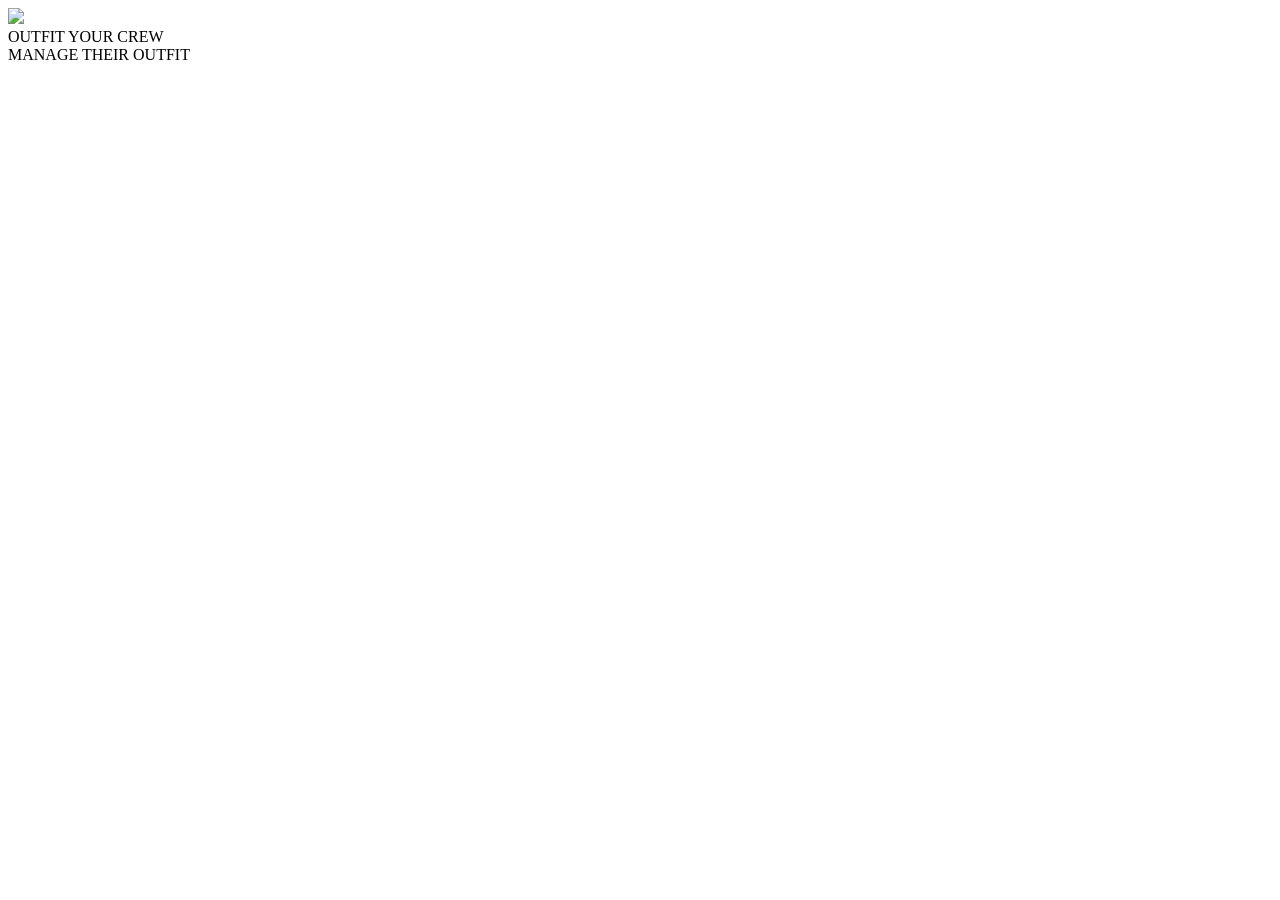
==== index.html @ b13ade55 "main picture and text on it" ====
<!doctype html>
<html lang="en">

<head>
    <meta charset="utf-8" />
    <meta name="viewport" content="width=device-width, initial-scale=1" />
    <title>MYWI</title>
    <meta name="description" content="Marina yacht club inventory landing page" />
    <link rel="stylesheet" href="../MYWI/style.css" />
</head>

<body>

    <div class="display">
        <header>

        </header>

        <main>
            <div class="picture">
                <div id="btnplacement">
                    <img src="../MYWI/assets/images/©YG_Marina Yacht Wear 11.2021 LR-00349.jpg" />

                    <div class="content-overlay">
                        <span id="picturesentence">OUTFIT YOUR CREW <br>MANAGE THEIR OUTFIT</span>
                        <div id="downloadbtn"></div>
                    </div>
                </div>
            </div>
        </main>

        <footer>
        </footer>

    </div>



</body>

</html>
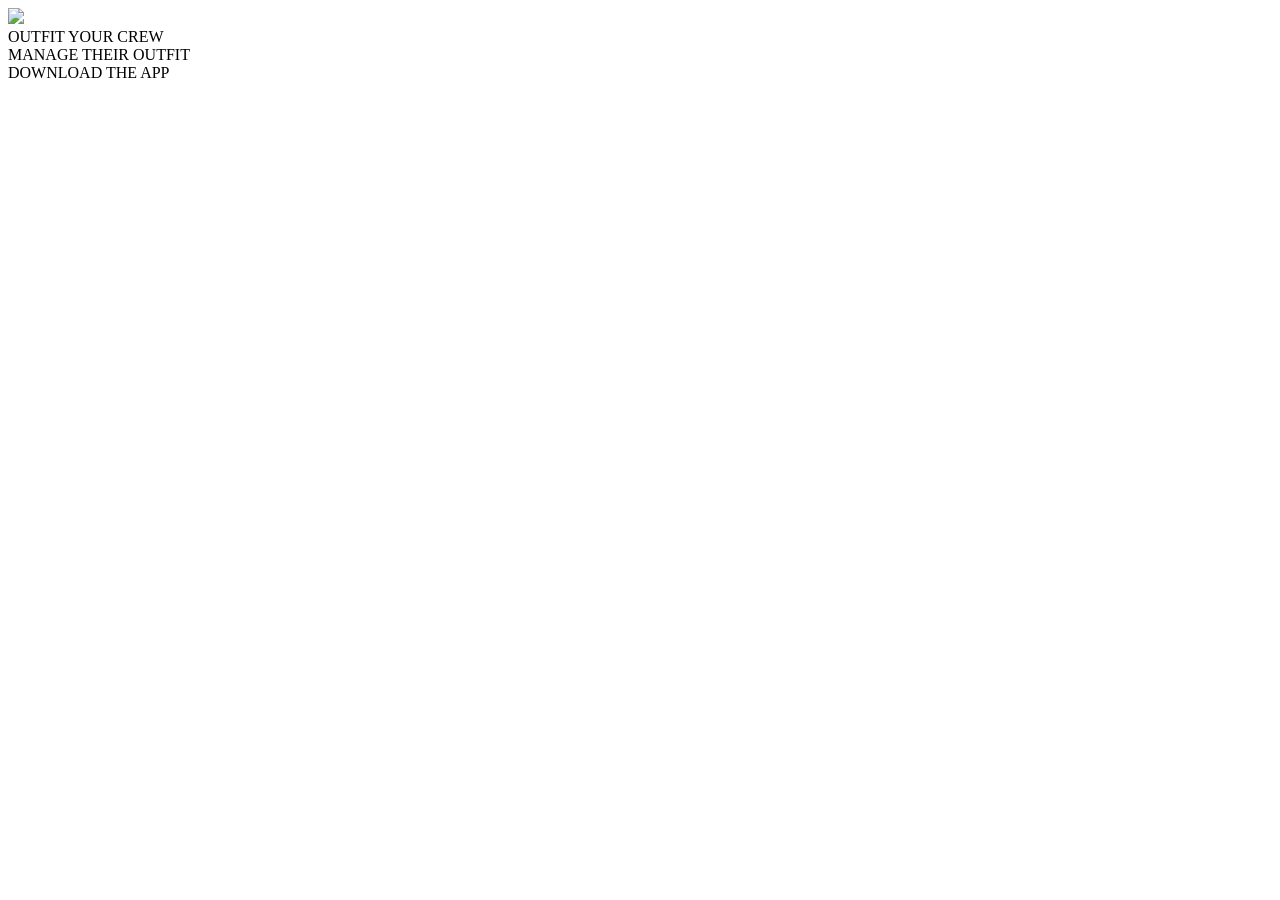
==== commit b143548c: "fix(ui): download button" ====
--- a/index.html
+++ b/index.html
@@ -23,7 +23,9 @@
 
                     <div class="content-overlay">
                         <span id="picturesentence">OUTFIT YOUR CREW <br>MANAGE THEIR OUTFIT</span>
-                        <div id="downloadbtn"></div>
+                        <div id="downloadbtn">
+                            <span>DOWNLOAD THE APP</span>
+                        </div>
                     </div>
                 </div>
             </div>
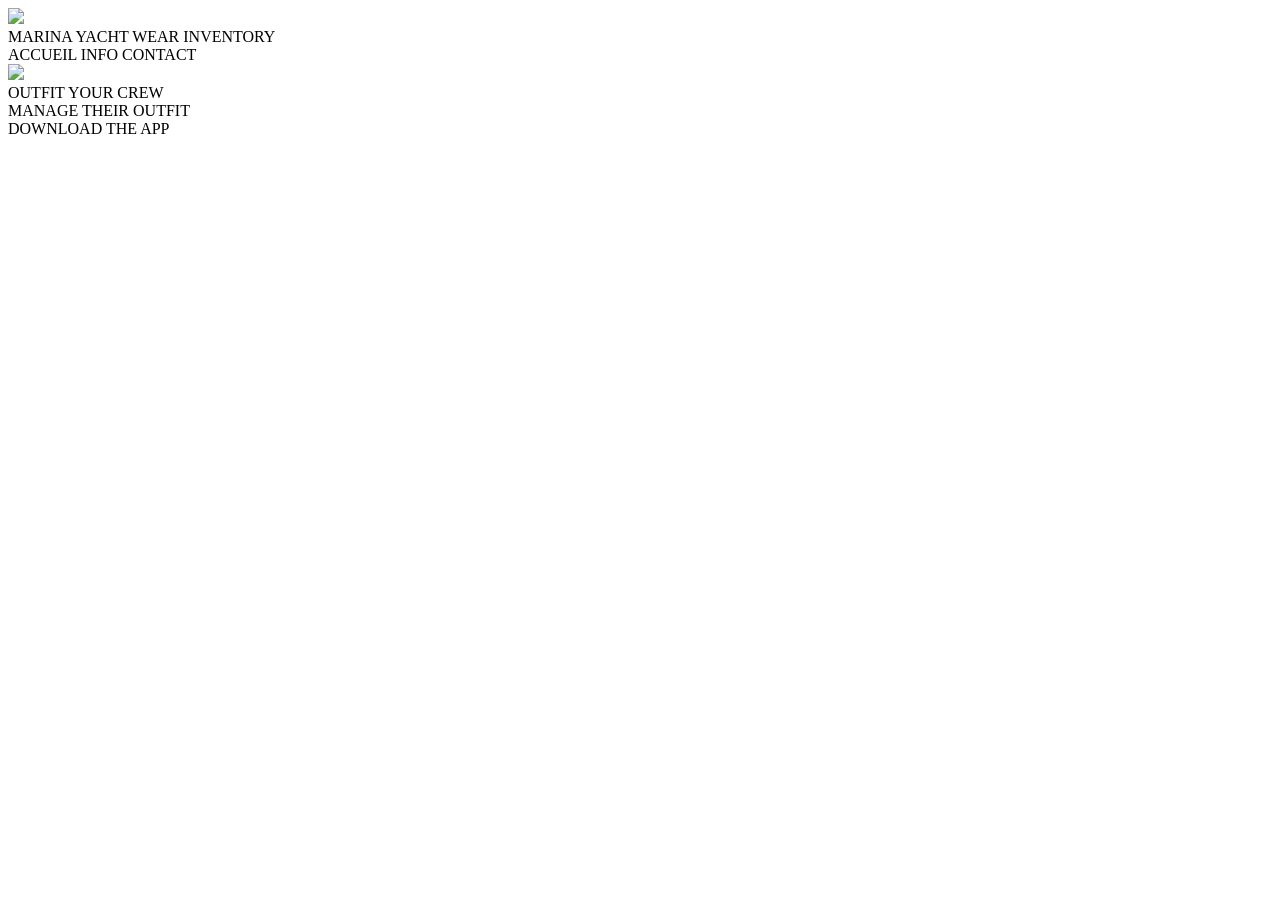
==== commit 15bceb78: "header started" ====
--- a/index.html
+++ b/index.html
@@ -13,7 +13,15 @@
 
     <div class="display">
         <header>
-
+            <div id="logo">
+                <img src="../MYWI/assets/images/WhatsApp Image 2025-12-10 at 12.30.20.jpeg" />
+            </div>
+            <div id="title">
+                <span>MARINA YACHT WEAR INVENTORY</span>
+            </div>
+            <div id="menu">
+                <span>ACCUEIL INFO CONTACT</span>
+            </div>
         </header>
 
         <main>
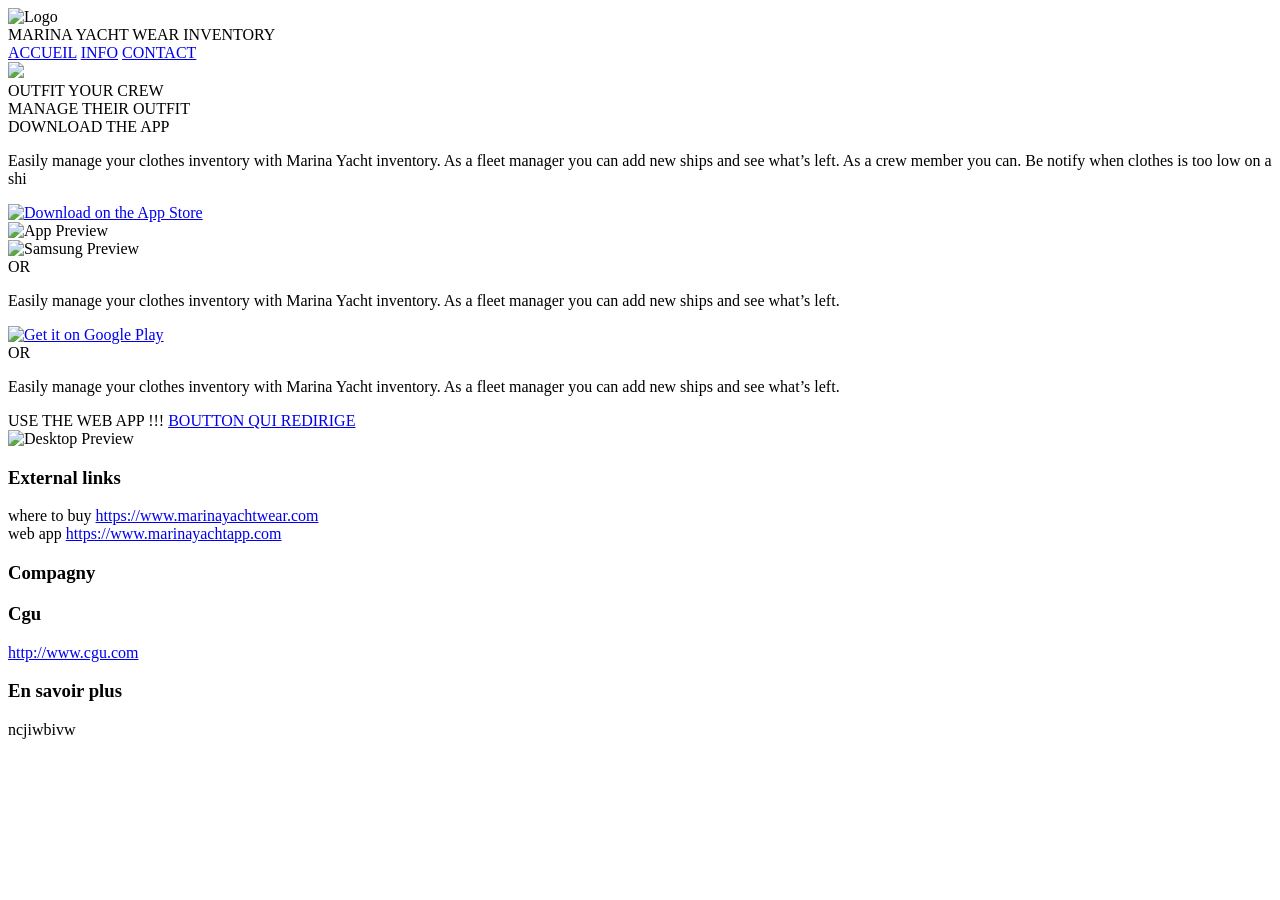
==== commit 02c3f2c8: "update" ====
--- a/index.html
+++ b/index.html
@@ -14,14 +14,18 @@
     <div class="display">
         <header>
             <div id="logo">
-                <img src="../MYWI/assets/images/WhatsApp Image 2025-12-10 at 12.30.20.jpeg" />
+                <img src="../MYWI/assets/images/mywl.png" alt="Logo" />
             </div>
+
             <div id="title">
                 <span>MARINA YACHT WEAR INVENTORY</span>
             </div>
-            <div id="menu">
-                <span>ACCUEIL INFO CONTACT</span>
-            </div>
+
+            <nav id="menu">
+                <a href="#">ACCUEIL</a>
+                <a href="#">INFO</a>
+                <a href="#">CONTACT</a>
+            </nav>
         </header>
 
         <main>
@@ -37,9 +41,93 @@
                     </div>
                 </div>
             </div>
+
+            <section class="app-showcase">
+                <div class="text-content">
+                    <p>
+                        Easily manage your clothes inventory with Marina Yacht inventory. As a fleet manager you can add
+                        new ships and see what’s left. As a crew member you can.
+                        Be notify when clothes is too low on a shi
+                    </p>
+                    <a href="#" class="app-store-btn">
+                        <img src="https://upload.wikimedia.org/wikipedia/commons/3/3c/Download_on_the_App_Store_Badge.svg"
+                            alt="Download on the App Store">
+                    </a>
+                </div>
+
+                <div class="phone-mockup">
+                    <img src="../MYWI/assets/images/29 Free iPhone 17 Pro PSD Mockup Silver Color 1.svg"
+                        alt="App Preview" />
+                </div>
+            </section>
+
+            <section class="app-showcase reverse">
+                <div class="device-mockup android-img">
+                    <img src="../MYWI/assets/images/samsungs25mockup.svg" alt="Samsung Preview" />
+                </div>
+
+                <div class="text-content left-align">
+                    <span class="or-separator">OR</span>
+                    <p>
+                        Easily manage your clothes inventory with Marina Yacht inventory.
+                        As a fleet manager you can add new ships and see what’s left.
+                    </p>
+                    <a href="#" class="store-btn">
+                        <img src="../MYWI/assets/images/googledownloadbtn.svg.png" alt="Get it on Google Play">
+                    </a>
+                </div>
+            </section>
+
+            <section class="app-showcase">
+                <div class="text-content">
+                    <span class="or-separator">OR</span>
+                    <p>
+                        Easily manage your clothes inventory with Marina Yacht inventory.
+                        As a fleet manager you can add new ships and see what’s left.
+                    </p>
+
+                    <div class="web-app-links">
+                        <span class="web-cta">USE THE WEB APP !!!</span>
+                        <a href="#" class="web-btn">BOUTTON QUI REDIRIGE</a>
+                    </div>
+                </div>
+
+                <div class="device-mockup desktop-img">
+                    <img src="../MYWI/assets/images/01 Free iMac Mockup 1.svg" alt="Desktop Preview" />
+                </div>
+            </section>
         </main>
 
         <footer>
+            <div class="footer-container">
+                <div class="footer-col">
+                    <h3>External links</h3>
+
+                    <div class="footer-item">
+                        <span class="label">where to buy</span>
+                        <a href="https://www.marinayachtwear.com">https://www.marinayachtwear.com</a>
+                    </div>
+
+                    <div class="footer-item">
+                        <span class="label">web app</span>
+                        <a href="https://www.marinayachtapp.com">https://www.marinayachtapp.com</a>
+                    </div>
+                </div>
+
+                <div class="footer-col">
+                    <h3>Compagny</h3>
+                </div>
+
+                <div class="footer-col">
+                    <h3>Cgu</h3>
+                    <a href="http://www.cgu.com">http://www.cgu.com</a>
+                </div>
+
+                <div class="footer-col">
+                    <h3>En savoir plus</h3>
+                    <span>ncjiwbivw</span>
+                </div>
+            </div>
         </footer>
 
     </div>
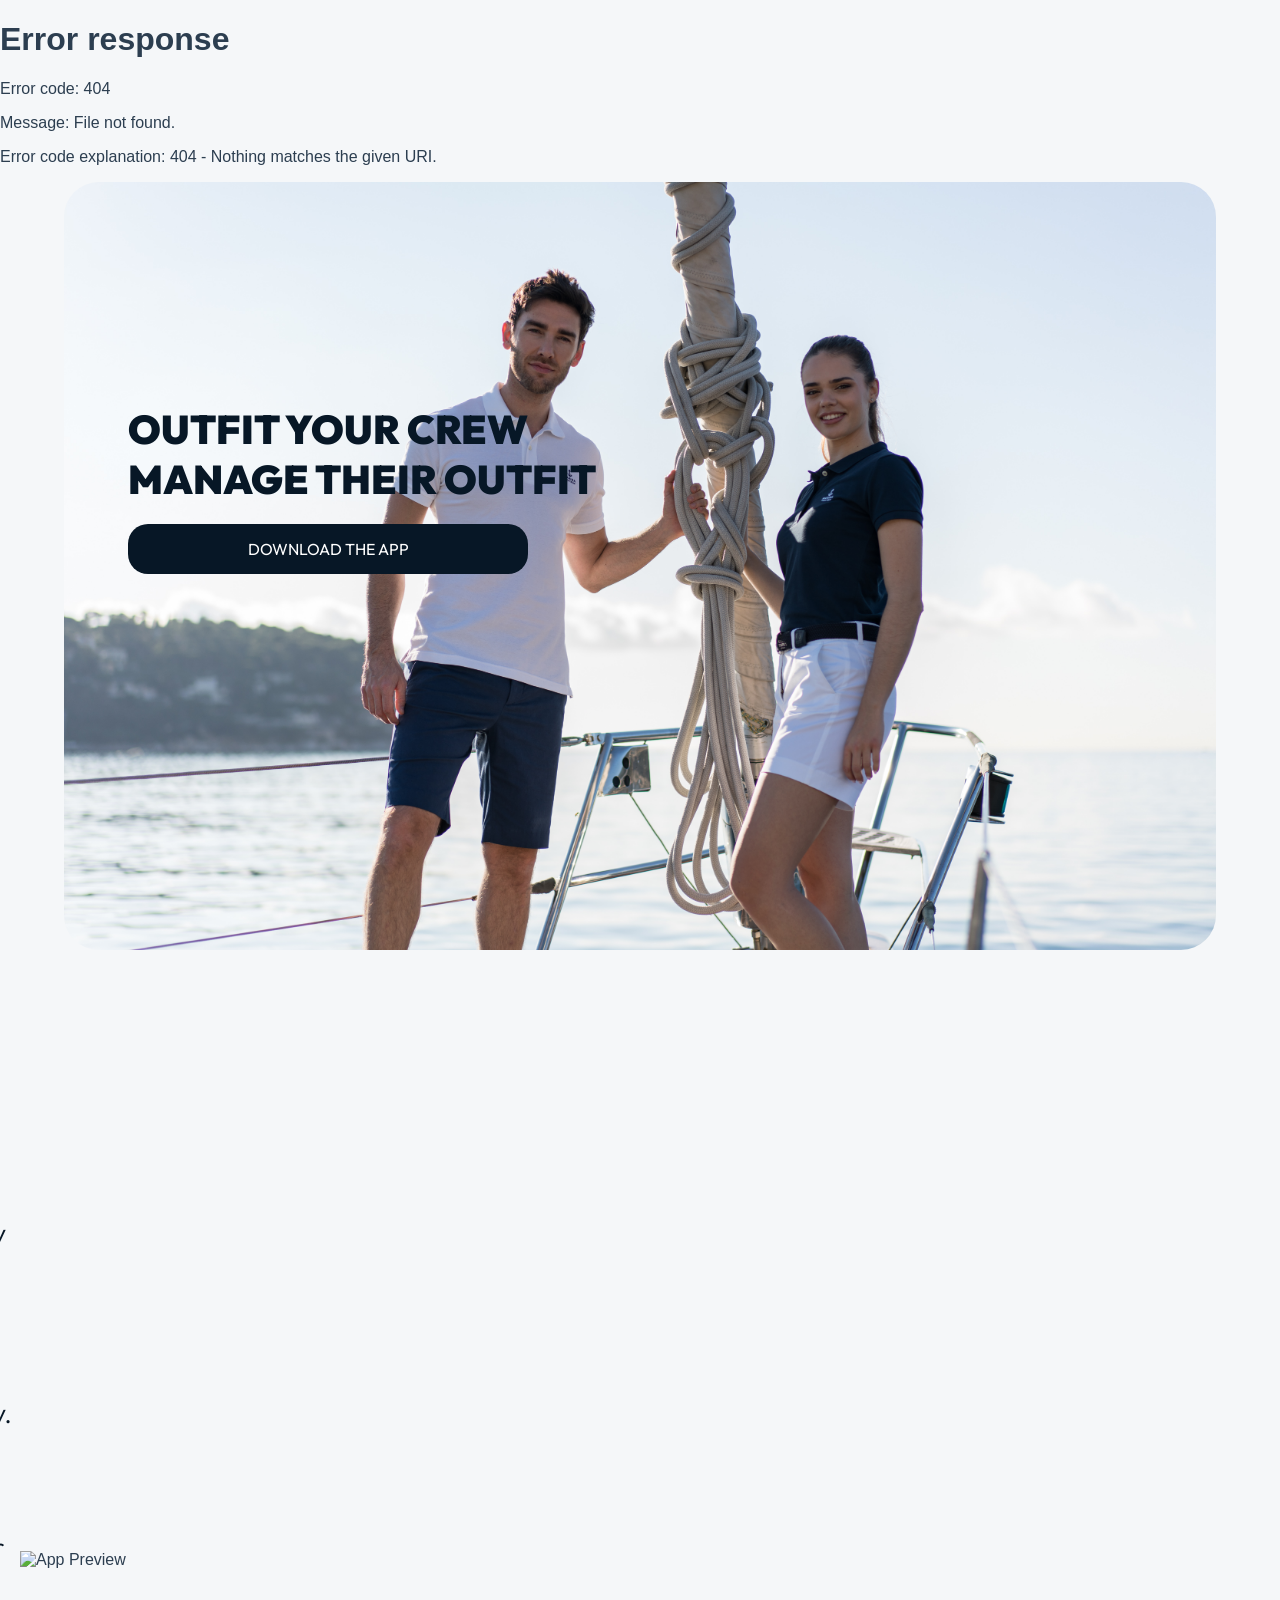
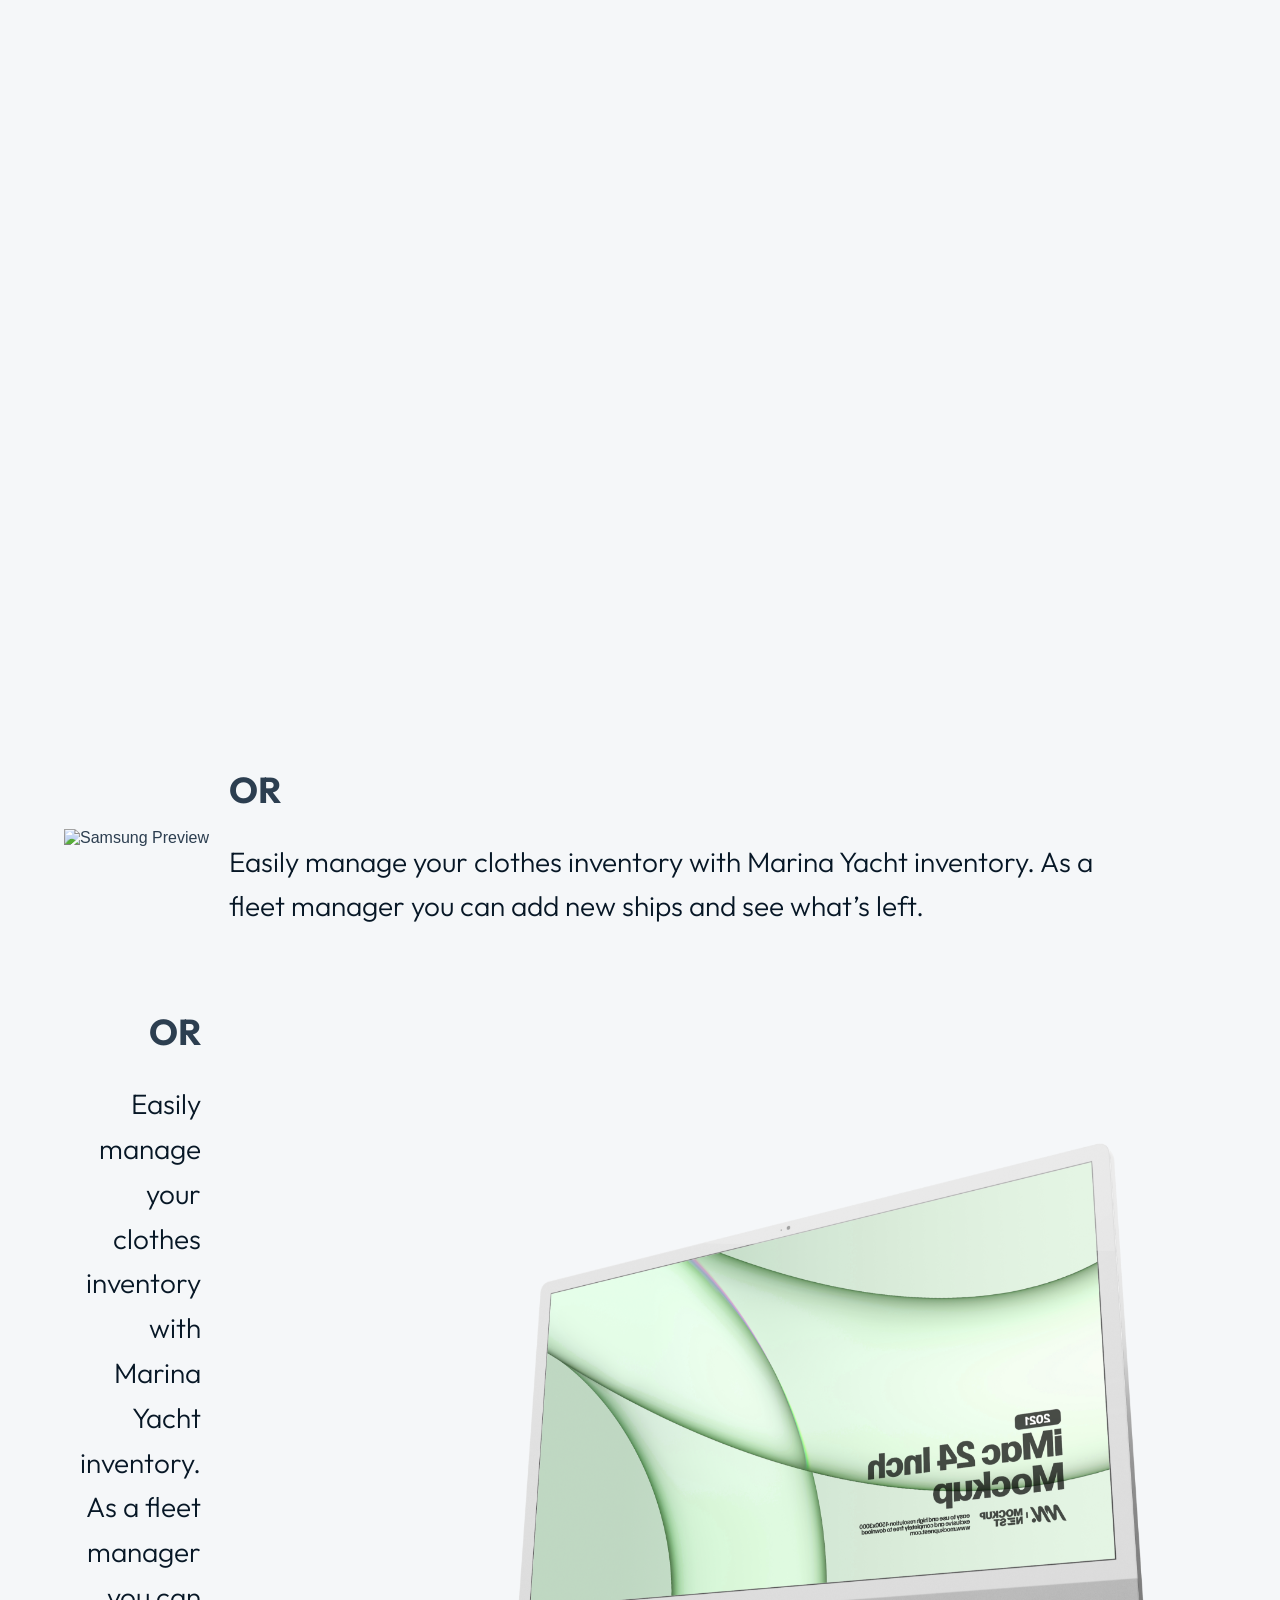
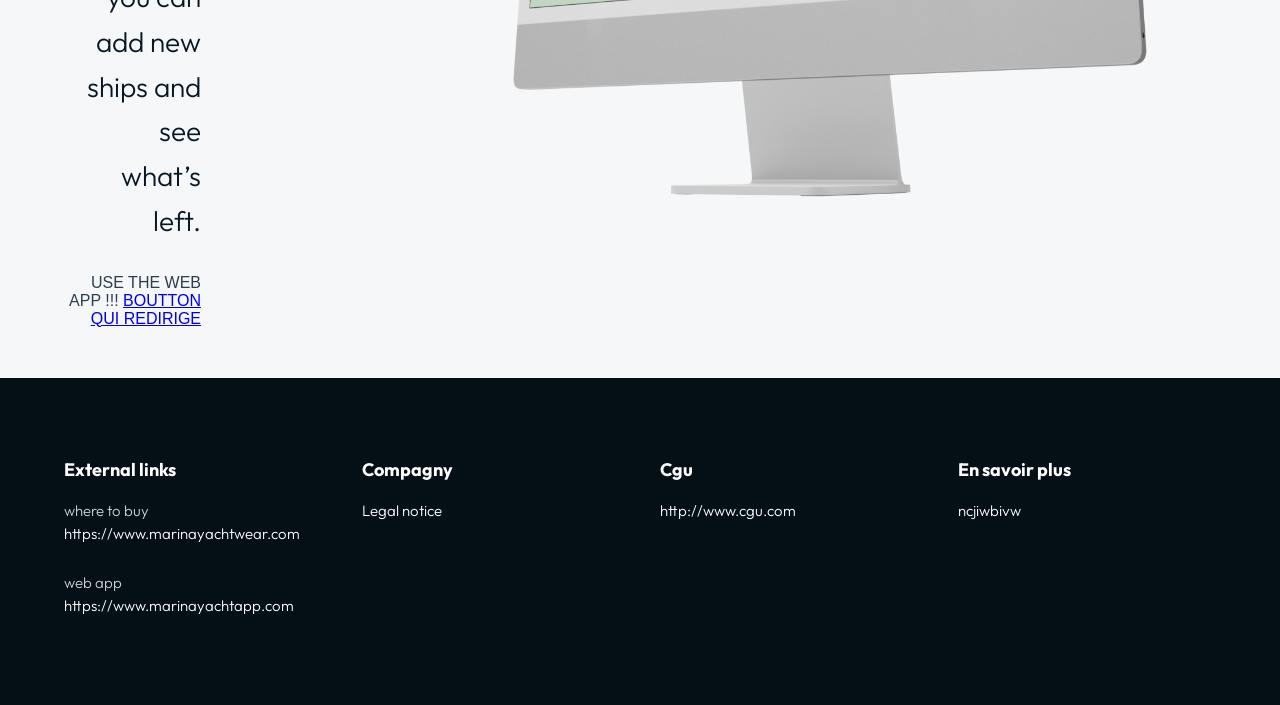
==== commit 3c42c76e: "image suprimé apple et google play" ====
--- a/index.html
+++ b/index.html
@@ -6,32 +6,26 @@
     <meta name="viewport" content="width=device-width, initial-scale=1" />
     <title>MYWI</title>
     <meta name="description" content="Marina yacht club inventory landing page" />
-    <link rel="stylesheet" href="../MYWI/style.css" />
+    <link rel="stylesheet" href="style.css" />
 </head>
 
 <body>
 
     <div class="display">
-        <header>
-            <div id="logo">
-                <img src="../MYWI/assets/images/mywl.png" alt="Logo" />
-            </div>
-
-            <div id="title">
-                <span>MARINA YACHT WEAR INVENTORY</span>
-            </div>
-
-            <nav id="menu">
-                <a href="#">ACCUEIL</a>
-                <a href="#">INFO</a>
-                <a href="#">CONTACT</a>
-            </nav>
-        </header>
+        <div id="header-container">
+            <script>
+                fetch("header.html")
+                    .then(response => response.text())
+                    .then(data => {
+                        document.getElementById("header-container").innerHTML = data;
+                    });
+            </script>
+        </div>
 
         <main>
             <div class="picture">
                 <div id="btnplacement">
-                    <img src="../MYWI/assets/images/©YG_Marina Yacht Wear 11.2021 LR-00349.jpg" />
+                    <img src="assets/images/©YG_Marina Yacht Wear 11.2021 LR-00349.jpg" />
 
                     <div class="content-overlay">
                         <span id="picturesentence">OUTFIT YOUR CREW <br>MANAGE THEIR OUTFIT</span>
@@ -49,21 +43,16 @@
                         new ships and see what’s left. As a crew member you can.
                         Be notify when clothes is too low on a shi
                     </p>
-                    <a href="#" class="app-store-btn">
-                        <img src="https://upload.wikimedia.org/wikipedia/commons/3/3c/Download_on_the_App_Store_Badge.svg"
-                            alt="Download on the App Store">
-                    </a>
                 </div>
 
                 <div class="phone-mockup">
-                    <img src="../MYWI/assets/images/29 Free iPhone 17 Pro PSD Mockup Silver Color 1.svg"
-                        alt="App Preview" />
+                    <img src="assets/images/29 Free iPhone 17 Pro PSD Mockup Silver Color 1.svg" alt="App Preview" />
                 </div>
             </section>
 
             <section class="app-showcase reverse">
                 <div class="device-mockup android-img">
-                    <img src="../MYWI/assets/images/samsungs25mockup.svg" alt="Samsung Preview" />
+                    <img src="assets/images/samsungs25mockup.svg" alt="Samsung Preview" />
                 </div>
 
                 <div class="text-content left-align">
@@ -72,9 +61,6 @@
                         Easily manage your clothes inventory with Marina Yacht inventory.
                         As a fleet manager you can add new ships and see what’s left.
                     </p>
-                    <a href="#" class="store-btn">
-                        <img src="../MYWI/assets/images/googledownloadbtn.svg.png" alt="Get it on Google Play">
-                    </a>
                 </div>
             </section>
 
@@ -93,7 +79,7 @@
                 </div>
 
                 <div class="device-mockup desktop-img">
-                    <img src="../MYWI/assets/images/01 Free iMac Mockup 1.svg" alt="Desktop Preview" />
+                    <img src="assets/images/01 Free iMac Mockup 1.svg" alt="Desktop Preview" />
                 </div>
             </section>
         </main>
@@ -116,6 +102,7 @@
 
                 <div class="footer-col">
                     <h3>Compagny</h3>
+                    <a href="/MYWI/mentionslegales.html">Legal notice</a>
                 </div>
 
                 <div class="footer-col">
--- a/style.css
+++ b/style.css
@@ -0,0 +1,343 @@
+html, body {
+    margin : 0;
+    padding: 0;
+}
+
+@font-face {
+    font-family: "outfit";
+    src: url("assets/fonts/Outfit-VariableFont_wght.ttf") format("truetype");
+    font-weight: 100 900;
+    font-style: normal;
+}
+
+
+header {
+    display: flex;
+    align-items: center;
+    justify-content: space-between;
+    padding: 10px 4%;
+    position: relative;
+    height: 80px;
+    background-color: white;
+}
+
+#logo img {
+    height: 50px;
+    width: auto;
+    display: block;
+}
+
+#title {
+    position: absolute;
+    left: 50%;
+    transform: translateX(-50%);
+    font-family: "outfit", sans-serif;
+    font-weight: 500;
+    font-size: 35px;
+    letter-spacing: 0.5px;
+    color: #000;
+    white-space: nowrap;
+}
+
+#menu {
+    background-color: #f0f0f0;
+    padding: 12px 24px;
+    border-radius: 10px;
+    display: flex;
+    gap: 30px;
+}
+
+#menu a {
+    text-decoration: none;
+    font-family: "outfit", sans-serif;
+    color: #333;
+    font-size: 14px;
+    font-weight: 400;
+    letter-spacing: 0.5px;
+}
+
+
+#btnplacement {
+    position: relative;
+    display: inline-block;
+    width: 100%;
+    box-sizing: border-box;
+    padding: 0 64px;
+}
+
+.picture img {
+    width: 100%;
+    border-radius: 35px;
+    display: block;
+}
+
+
+.content-overlay {
+    position: absolute;
+    top: 40%;
+    left: 10%;
+    transform: translate(0%, -50%);
+    
+    display: flex;
+    flex-direction: column;
+    gap: 20px; 
+}
+
+#picturesentence {
+    font-family: "outfit", sans-serif;
+    color: #071726;
+    font-size: 40px;
+    font-weight: 900;
+}
+
+#downloadbtn {
+    width: 400px;
+    height: 50px;
+    background-color: #071726;
+    border-radius: 20px;
+    display: flex;
+    justify-content: center;
+    align-items: center;
+}
+
+#downloadbtn span {
+    font-family: "outfit", sans-serif;
+    color: white;
+}
+
+
+#btnplacement img {
+    padding: 0;
+}
+
+.app-showcase {
+    display: flex;
+    justify-content: center;
+    align-items: center;
+    padding: 0 5%;
+    gap: 20px;
+}
+
+.text-content {
+    flex: 1;
+    display: flex;
+    flex-direction: column;
+    align-items: flex-end;
+    text-align: right;
+    padding-top: 50px;
+}
+
+.text-content p {
+    font-family: "outfit", sans-serif;
+    color: #071726;
+    font-size: 28px;
+    line-height: 1.6;
+    margin-bottom: 30px;
+    max-width: 90%;
+    font-weight: 300;
+}
+
+
+.phone-mockup {
+    flex: 1;
+    position: relative;
+    margin-top: -150px;
+    z-index: 10;
+    display: flex;
+    justify-content: flex-end;
+}
+
+.phone-mockup img {
+    width: 1381px;
+    height: auto;
+    max-width: 100%;
+    height: auto;
+    display: block;
+}
+
+.or-separator {
+    font-size: 36px;
+    font-family: "outfit", sans-serif;
+    font-weight: 700;
+}
+
+@media (max-width: 900px) {
+    .app-showcase {
+        flex-direction: column-reverse;
+        padding: 0 5%;
+    }
+
+    .phone-mockup {
+        margin-top: -50px;
+        width: 80%;
+    }
+    
+    .phone-mockup img {
+        transform: rotate(0deg);
+    }
+}
+
+.text-content.left-align {
+    align-items: flex-start; 
+    text-align: left;
+}
+
+footer {
+    background-color: #050f16;
+    padding: 80px 5%;
+    color: white;
+    margin-top: 50px;
+}
+
+.footer-container {
+    display: flex;
+    justify-content: space-between;
+    align-items: flex-start;
+    flex-wrap: wrap;
+    gap: 40px;
+    max-width: 1400px;
+    margin: 0 auto;
+}
+
+.footer-col {
+    flex: 1;
+    min-width: 200px;
+    display: flex;
+    flex-direction: column;
+    gap: 20px;
+}
+
+.footer-col h3 {
+    font-family: "outfit", sans-serif;
+    font-weight: 700;
+    font-size: 18px;
+    margin: 0;
+}
+
+.footer-item {
+    display: flex;
+    flex-direction: column;
+    gap: 4px;
+    margin-bottom: 10px;
+}
+
+.label {
+    font-family: "outfit", sans-serif;
+    font-weight: 300;
+    font-size: 14px;
+    opacity: 0.8;
+}
+
+.footer-col a, .footer-col span {
+    font-family: "outfit", sans-serif;
+    color: white;
+    text-decoration: none;
+    font-size: 15px;
+    font-weight: 300;
+}
+
+@media (max-width: 768px) {
+    .footer-container {
+        flex-direction: column;
+        gap: 40px;
+    }
+}
+
+body {
+    font-family: Arial, sans-serif;
+    margin: 0;
+    background: #f5f7f9;
+    color: #2c3e50;
+}
+
+/* HERO */
+.hero {
+    background: url('/MYWI/assets/images/CCE1B81B-07C6-4270-A370-5CB08C2FBB2E_1_201_a.jpeg') center/cover no-repeat;
+    height: 400px;
+    width: auto;
+    border-radius: 20px;
+    margin: 20px;
+    display: flex;
+    align-items: flex-end;
+    padding: 30px;
+}
+
+.hero h1 {
+    color: white;
+    font-size: 40px;
+    letter-spacing: 2px;
+}
+
+/* FORM */
+.contact {
+    max-width: 900px;
+    margin: 40px auto;
+}
+
+.contact h2 {
+    margin-bottom: 20px;
+}
+
+form {
+    display: flex;
+    flex-direction: column;
+    gap: 20px;
+}
+
+.row {
+    display: flex;
+    gap: 20px;
+}
+
+.field {
+    flex: 1;
+    display: flex;
+    flex-direction: column;
+}
+
+label {
+    font-size: 14px;
+    margin-bottom: 5px;
+}
+
+input, textarea, select {
+    padding: 10px;
+    border: 1px solid #ccd3db;
+    border-radius: 4px;
+    background: #fff;
+}
+
+textarea {
+    height: 100px;
+    resize: none;
+}
+
+.phone {
+    display: flex;
+    gap: 10px;
+}
+
+small {
+    font-size: 12px;
+    color: #888;
+    margin-bottom: 5px;
+}
+
+.disclaimer {
+    font-size: 12px;
+    color: #6c7a89;
+}
+
+button {
+    align-self: center;
+    background: #1f4e79;
+    color: white;
+    padding: 10px 30px;
+    border: none;
+    border-radius: 4px;
+    cursor: pointer;
+}
+
+button:hover {
+    background: #163a5c;
+}
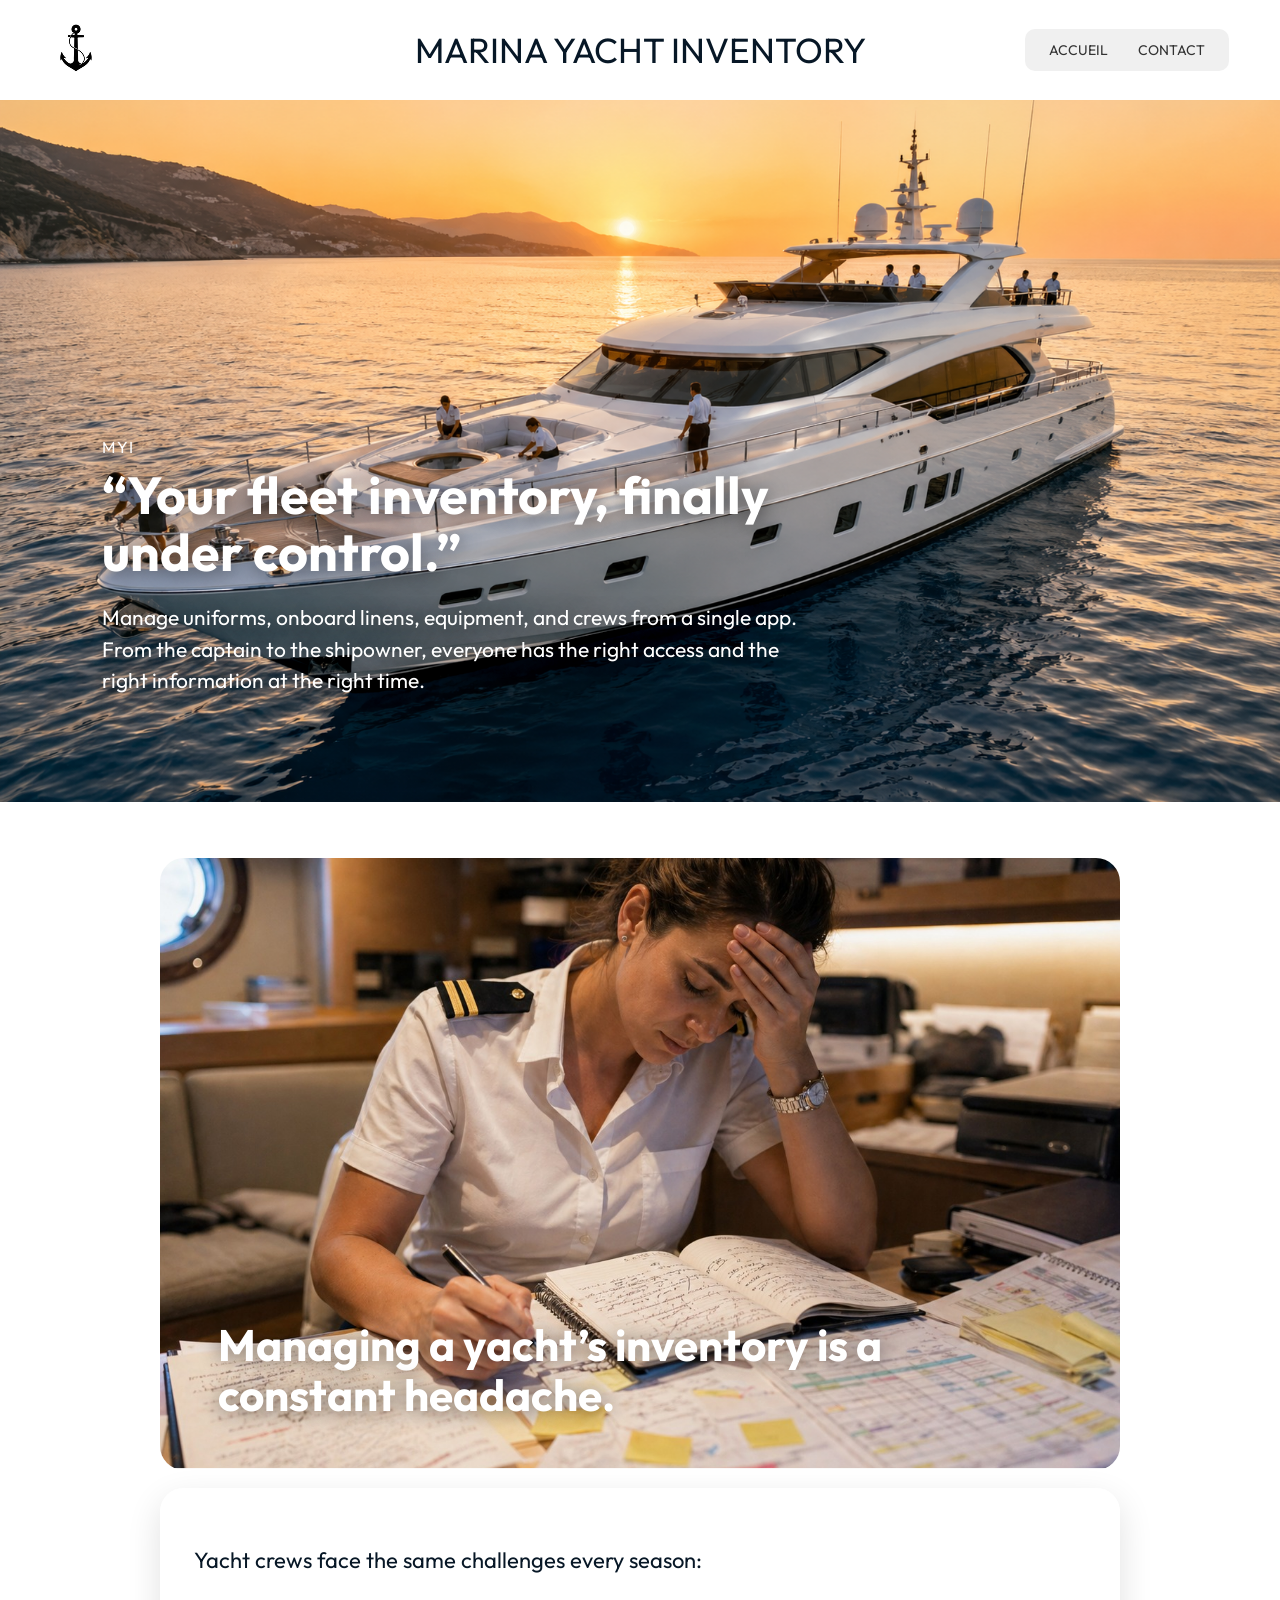
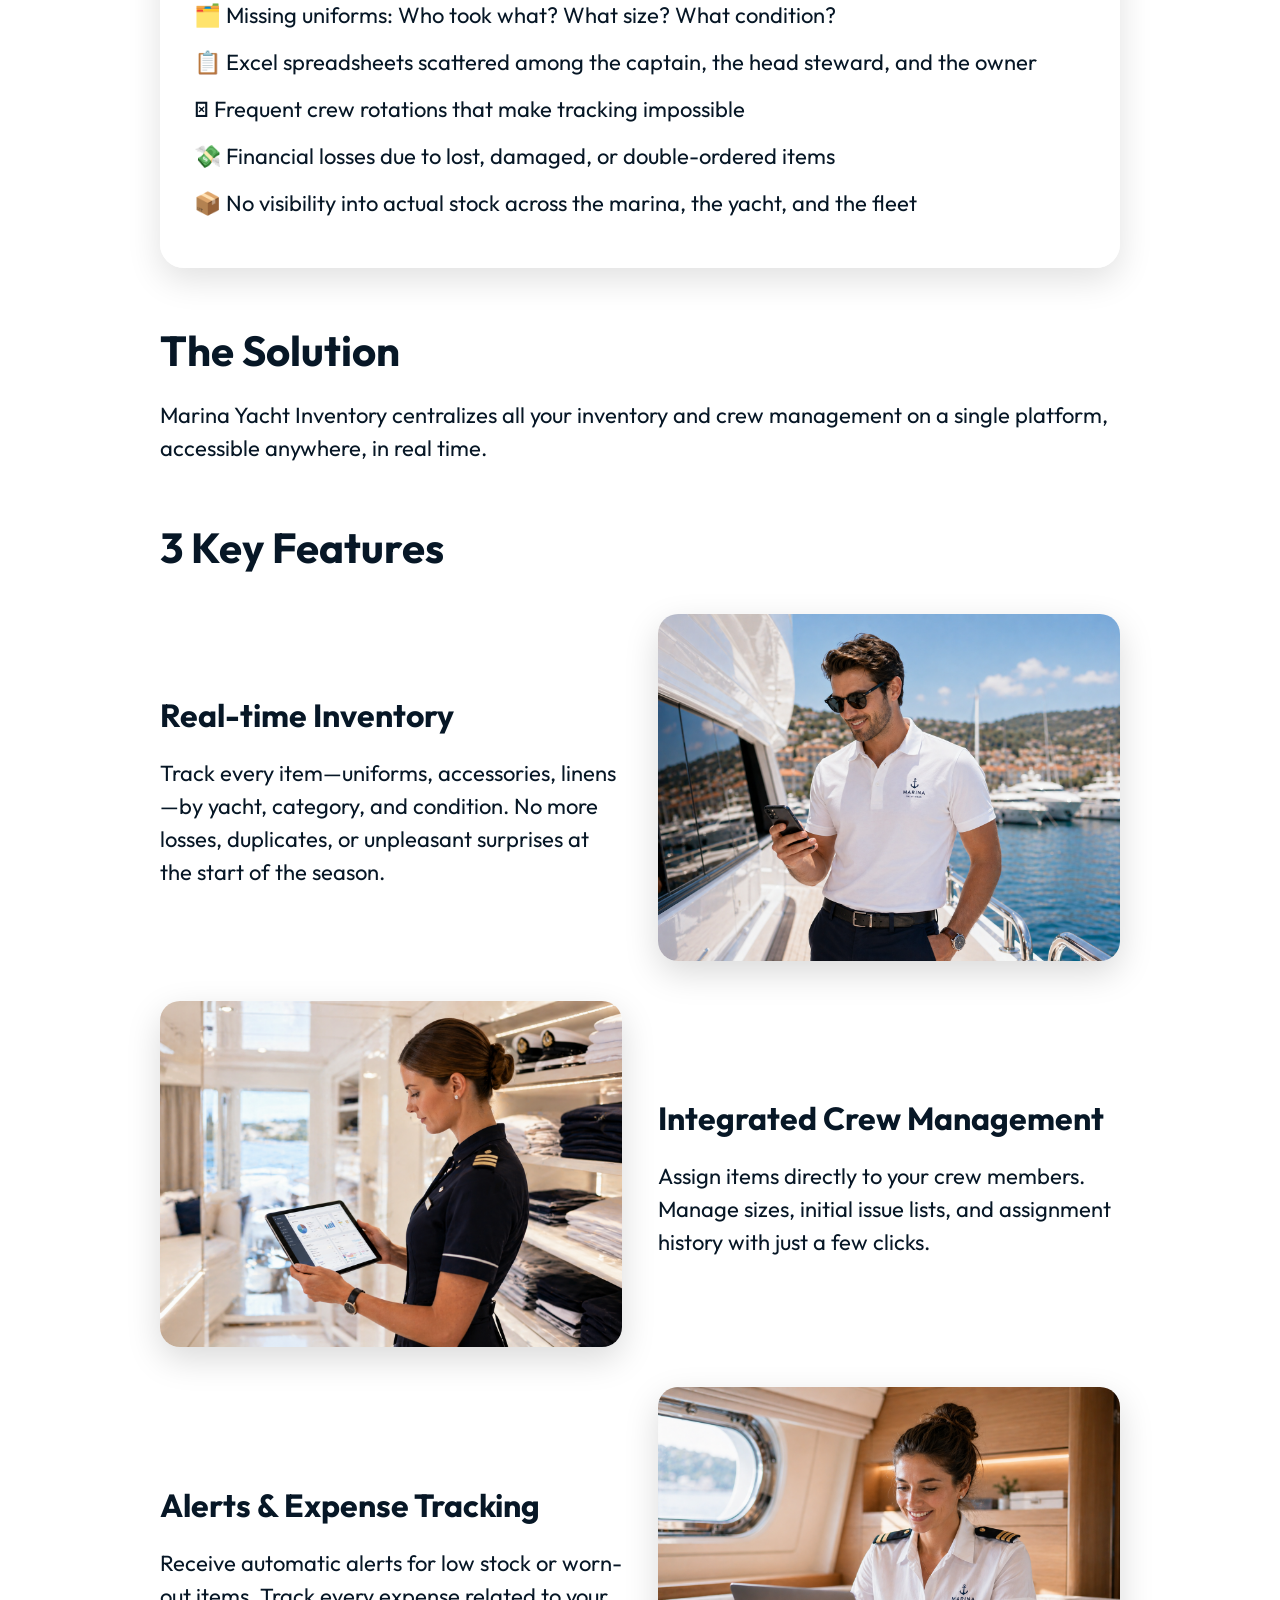
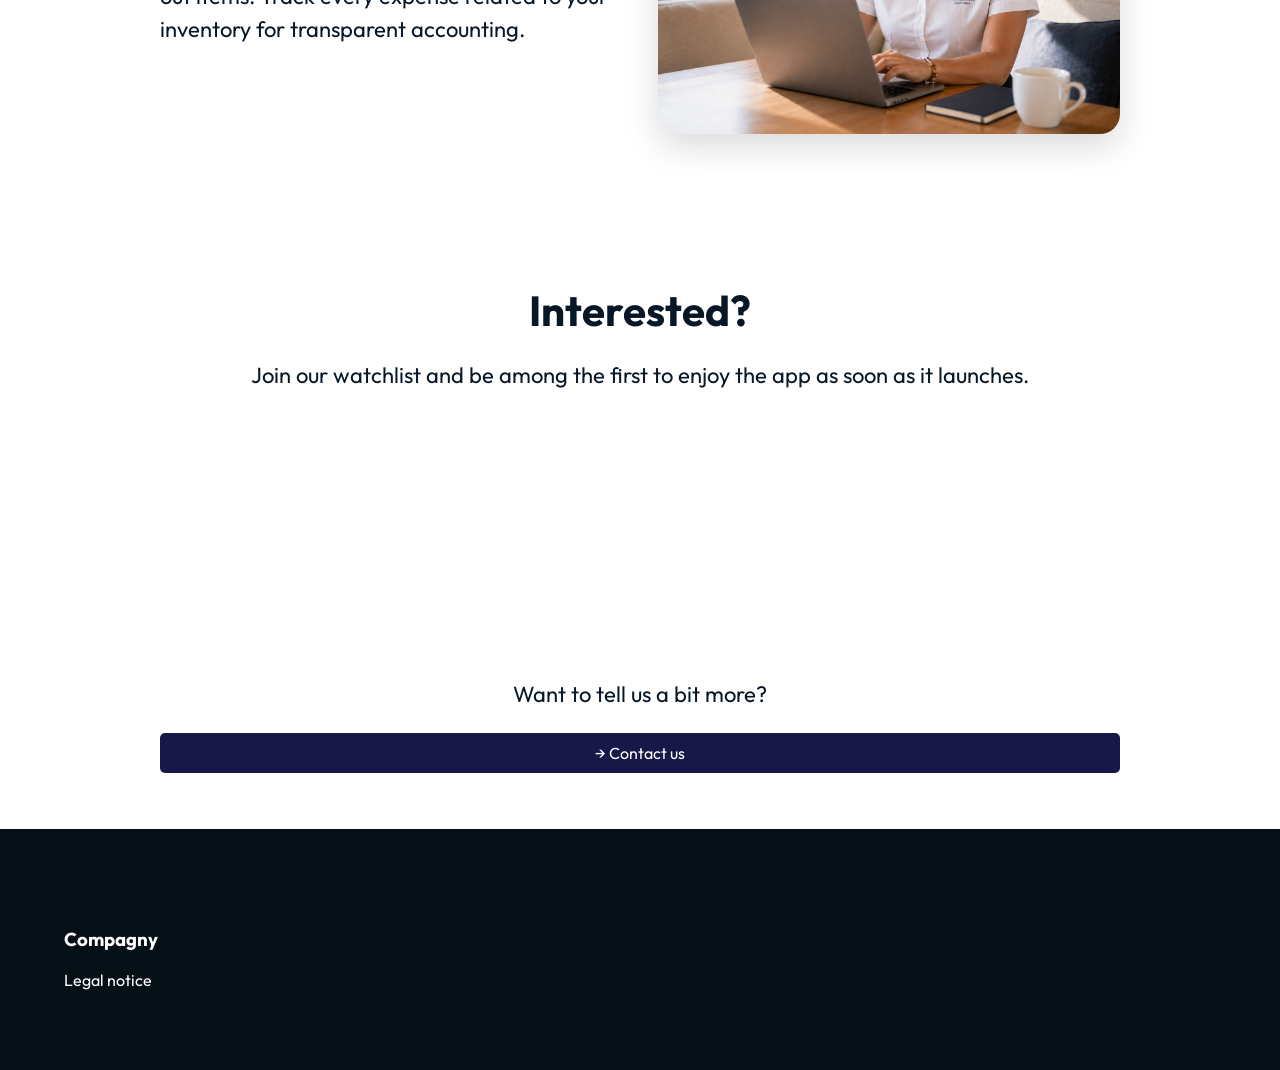
==== commit f3366baf: "Merge pull request #2 from ZaherMadi/main Fix Homepage" ====
--- a/index.html
+++ b/index.html
@@ -3,124 +3,153 @@
 
 <head>
     <meta charset="utf-8" />
-    <meta name="viewport" content="width=device-width, initial-scale=1" />
+    <meta name="viewport" content="width=device-width, initial-scale=1.0">
     <title>MYWI</title>
-    <meta name="description" content="Marina yacht club inventory landing page" />
+    <meta name="description" content="Marina yacht inventory landing page" />
     <link rel="stylesheet" href="style.css" />
 </head>
 
 <body>
-
-    <div class="display">
-        <div id="header-container">
-            <script>
-                fetch("header.html")
-                    .then(response => response.text())
-                    .then(data => {
-                        document.getElementById("header-container").innerHTML = data;
-                    });
-            </script>
-        </div>
-
-        <main>
-            <div class="picture">
-                <div id="btnplacement">
-                    <img src="assets/images/©YG_Marina Yacht Wear 11.2021 LR-00349.jpg" />
-
-                    <div class="content-overlay">
-                        <span id="picturesentence">OUTFIT YOUR CREW <br>MANAGE THEIR OUTFIT</span>
-                        <div id="downloadbtn">
-                            <span>DOWNLOAD THE APP</span>
-                        </div>
-                    </div>
-                </div>
-            </div>
-
-            <section class="app-showcase">
-                <div class="text-content">
-                    <p>
-                        Easily manage your clothes inventory with Marina Yacht inventory. As a fleet manager you can add
-                        new ships and see what’s left. As a crew member you can.
-                        Be notify when clothes is too low on a shi
-                    </p>
-                </div>
-
-                <div class="phone-mockup">
-                    <img src="assets/images/29 Free iPhone 17 Pro PSD Mockup Silver Color 1.svg" alt="App Preview" />
-                </div>
-            </section>
-
-            <section class="app-showcase reverse">
-                <div class="device-mockup android-img">
-                    <img src="assets/images/samsungs25mockup.svg" alt="Samsung Preview" />
-                </div>
-
-                <div class="text-content left-align">
-                    <span class="or-separator">OR</span>
-                    <p>
-                        Easily manage your clothes inventory with Marina Yacht inventory.
-                        As a fleet manager you can add new ships and see what’s left.
-                    </p>
-                </div>
-            </section>
-
-            <section class="app-showcase">
-                <div class="text-content">
-                    <span class="or-separator">OR</span>
-                    <p>
-                        Easily manage your clothes inventory with Marina Yacht inventory.
-                        As a fleet manager you can add new ships and see what’s left.
-                    </p>
-
-                    <div class="web-app-links">
-                        <span class="web-cta">USE THE WEB APP !!!</span>
-                        <a href="#" class="web-btn">BOUTTON QUI REDIRIGE</a>
-                    </div>
-                </div>
-
-                <div class="device-mockup desktop-img">
-                    <img src="assets/images/01 Free iMac Mockup 1.svg" alt="Desktop Preview" />
-                </div>
-            </section>
-        </main>
-
-        <footer>
-            <div class="footer-container">
-                <div class="footer-col">
-                    <h3>External links</h3>
-
-                    <div class="footer-item">
-                        <span class="label">where to buy</span>
-                        <a href="https://www.marinayachtwear.com">https://www.marinayachtwear.com</a>
-                    </div>
-
-                    <div class="footer-item">
-                        <span class="label">web app</span>
-                        <a href="https://www.marinayachtapp.com">https://www.marinayachtapp.com</a>
-                    </div>
-                </div>
-
-                <div class="footer-col">
-                    <h3>Compagny</h3>
-                    <a href="/MYWI/mentionslegales.html">Legal notice</a>
-                </div>
-
-                <div class="footer-col">
-                    <h3>Cgu</h3>
-                    <a href="http://www.cgu.com">http://www.cgu.com</a>
-                </div>
-
-                <div class="footer-col">
-                    <h3>En savoir plus</h3>
-                    <span>ncjiwbivw</span>
-                </div>
-            </div>
-        </footer>
-
+<div class="display">
+    <div id="header-container">
+        <script>
+            fetch("header.html")
+                .then(response => response.text())
+                .then(data => {
+                    document.getElementById("header-container").innerHTML = data;
+                });
+        </script>
     </div>
 
+    <main>
+        <section class="hero" id="btnplacement">
+            <img src="images/Yacht.png" alt="Yacht inventory management" class="hero-image"/>
+            <div class="content-overlay reveal reveal-text">
+                <p class="eyebrow">MYI</p>
+                <h1 id="picturesentence">“Your fleet inventory, finally under control.”</h1>
+                <p class="hero-subtitle">Manage uniforms, onboard linens, equipment, and crews from a single app. From the captain to the shipowner, everyone has the right access and the right information at the right time.</p>
+            </div>
+        </section>
 
+        <section class="intro-sticky">
+            <div class="intro-image-wrap">
+                <img src="images/ExhaustedInvetory.jpeg" alt="Inventory challenge visual" class="intro-banner"/>
+                <h2 class="intro-title reveal reveal-text">Managing a yacht’s inventory is a constant headache.</h2>
+            </div>
+            <div class="intro-panel reveal reveal-text">
+                <p>Yacht crews face the same challenges every season:</p>
+                <ul>
+                    <li>🗂️ Missing uniforms: Who took what? What size? What condition?</li>
+                    <li>📋 Excel spreadsheets scattered among the captain, the head steward, and the owner</li>
+                    <li>𔔄 Frequent crew rotations that make tracking impossible</li>
+                    <li>💸 Financial losses due to lost, damaged, or double-ordered items</li>
+                    <li>📦 No visibility into actual stock across the marina, the yacht, and the fleet</li>
+                </ul>
+            </div>
+        </section>
 
+        <section class="solution reveal reveal-text">
+            <h2>The Solution</h2>
+            <p>Marina Yacht Inventory centralizes all your inventory and crew management on a single platform, accessible anywhere, in real time.</p>
+        </section>
+
+        <section class="features">
+            <h2 class="reveal reveal-text">3 Key Features</h2>
+
+            <article class="feature-card">
+                <div class="feature-text reveal reveal-text">
+                    <h3>Real-time Inventory</h3>
+                    <p>Track every item—uniforms, accessories, linens—by yacht, category, and condition. No more losses, duplicates, or unpleasant surprises at the start of the season.</p>
+                </div>
+                <div class="feature-image reveal reveal-image">
+                    <img src="images/Phone.png" alt="Real-time inventory screen on phone"/>
+                </div>
+            </article>
+
+            <article class="feature-card reverse">
+                <div class="feature-text reveal reveal-text">
+                    <h3>Integrated Crew Management</h3>
+                    <p>Assign items directly to your crew members. Manage sizes, initial issue lists, and assignment history with just a few clicks.</p>
+                </div>
+                <div class="feature-image reveal reveal-image">
+                    <img src="images/AdminAndInventory.png" alt="Crew and inventory administration"/>
+                </div>
+            </article>
+
+            <article class="feature-card">
+                <div class="feature-text reveal reveal-text">
+                    <h3>Alerts & Expense Tracking</h3>
+                    <p>Receive automatic alerts for low stock or worn-out items. Track every expense related to your inventory for transparent accounting.</p>
+                </div>
+                <div class="feature-image reveal reveal-image">
+                    <img src="images/Computer.png" alt="Expense tracking dashboard"/>
+                </div>
+            </article>
+        </section>
+    </main>
+    <section class="solution">
+        <div class="reveal reveal-text">
+        <h2 style="text-align: center;margin-top:150px">Interested?</h2>
+        <p style="text-align: center;">Join our watchlist and be among the first to enjoy the app as soon as it launches.</p>
+        </div>
+    </section>
+    <div class="formScript solution">
+        <script charset="utf-8" type="text/javascript" src="//js-eu1.hsforms.net/forms/embed/v2.js"></script>
+        <script>
+            hbspt.forms.create({
+                portalId: "147891183",
+                formId: "bd30fd9d-51f6-4596-90a9-95e9dd4d9765",
+                region: "eu1"
+            });
+        </script>
+    </div>
+    <section class="solution">
+        <div class="reveal reveal-text contact-cta">
+        <p style="text-align: center;margin-top:150px">Want to tell us a bit more?</p>
+    <a style="text-align:center; display:block; background: rgb(23, 24, 71); color: white; text-decoration: none; padding: 10px 10px; border-radius: 5px; margin-top: 20px;" class="contact-cta" href="/contact.html">→ Contact us</a>
+    
+        </div>
+    </section>
+    
+
+    <footer>
+        <div class="footer-container">
+            <div class="footer-col">
+                <h3>Compagny</h3>
+                <a href="/mentionslegales.html">Legal notice</a>
+            </div>
+        </div>
+    </footer>
+</div>
+
+<script>
+    const observer = new IntersectionObserver((entries) => {
+        entries.forEach((entry) => {
+            if (entry.isIntersecting) {
+                entry.target.classList.add('is-visible');
+                observer.unobserve(entry.target);
+            }
+        });
+    }, {threshold: 0.12, rootMargin: '0px 0px -8% 0px'});
+
+    document.querySelectorAll('.reveal-text, .reveal-image').forEach((el) => observer.observe(el));
+
+    const introSection = document.querySelector('.intro-sticky');
+    const introImage = document.querySelector('.intro-banner');
+
+    const handleParallax = () => {
+        if (!introSection || !introImage) return;
+        const rect = introSection.getBoundingClientRect();
+        const vh = window.innerHeight;
+        const progress = Math.min(1, Math.max(0, (vh - rect.top) / (vh + rect.height)));
+        const offset = (progress - 0.5) * 40;
+        introImage.style.transform = `scale(1.06) translateY(${offset}px)`;
+    };
+
+    window.addEventListener('scroll', handleParallax, {passive: true});
+    window.addEventListener('resize', handleParallax);
+    handleParallax();
+</script>
 </body>
 
 </html>
--- a/style.css
+++ b/style.css
@@ -1,343 +1,72 @@
-html, body {
-    margin : 0;
-    padding: 0;
-}
+html,
+body { margin: 0; padding: 0; overflow-x: hidden; }
 
 @font-face {
     font-family: "outfit";
     src: url("assets/fonts/Outfit-VariableFont_wght.ttf") format("truetype");
     font-weight: 100 900;
-    font-style: normal;
 }
 
+body { font-family: "outfit", sans-serif; color: #071726; background: #fff; }
+header { display: flex; align-items: center; justify-content: space-between; padding: 10px 4%; position: relative; height: 80px; background-color: white; }
+#logo img { height: 50px; }
+#title { position: absolute; left: 50%; transform: translateX(-50%); font-size: 35px; }
+#menu { background: #f0f0f0; padding: 12px 24px; border-radius: 10px; display: flex; gap: 30px; }
+#menu a { text-decoration: none; color: #333; font-size: 14px; }
 
-header {
-    display: flex;
-    align-items: center;
-    justify-content: space-between;
-    padding: 10px 4%;
-    position: relative;
-    height: 80px;
-    background-color: white;
+.hero { position: relative; width: 100%; margin-bottom: 56px; }
+.hero-image { width: 100%; height: min(78vh, 820px); object-fit: cover; display: block; }
+.content-overlay { position: absolute; left: 8%; bottom: 12%; max-width: 720px; color: #fff; text-shadow: 0 2px 20px rgba(0, 0, 0, .55); }
+.eyebrow { font-size: 16px; letter-spacing: .08em; text-transform: uppercase; margin-bottom: 10px; }
+#picturesentence { margin: 0; font-size: 52px; line-height: 1.1; }
+.hero-subtitle { font-size: 21px; line-height: 1.5; }
+
+.intro-sticky { width: min(75vw, 92%); margin: 0 auto 56px; position: relative; }
+.intro-image-wrap { position: sticky; top: 90px; z-index: 1; border-radius: 24px; overflow: hidden; }
+.intro-banner { width: 100%; height: 68vh; object-fit: cover; transform: scale(1.06); transition: transform 250ms linear; display: block; }
+.intro-title { position: absolute; left: 6%; bottom: 8%; right: 6%; color: #fff; font-size: 44px; line-height: 1.15; text-shadow: 0 2px 20px rgba(0,0,0,.55); margin: 0; }
+.intro-panel { position: relative; z-index: 2; margin-top: 2vh; padding: 34px; border-radius: 24px; background: rgba(255,255,255,.96); box-shadow: 0 12px 34px rgba(0,0,0,.12); }
+.intro-panel p, .intro-panel li { font-size: 22px; line-height: 1.5; }
+.intro-panel ul { margin: 20px 0 0; padding-left: 0; list-style: none; }
+.intro-panel li { margin-bottom: 14px; }
+
+.solution, .features { width: min(75vw, 90%); margin: 0 auto 56px; }
+.solution h2, .features h2 { font-size: 42px; margin-bottom: 16px; }
+.solution p, .feature-text p { font-size: 22px; line-height: 1.5; }
+
+.feature-card { display: flex; gap: 36px; align-items: center; margin-top: 40px; }
+.feature-card.reverse { flex-direction: row-reverse; }
+.feature-text, .feature-image { flex: 1; }
+.feature-text h3 { font-size: 32px; margin-bottom: 14px; }
+.feature-image img { width: 100%; border-radius: 20px; box-shadow: 0 12px 34px rgba(0,0,0,.15); display: block; }
+
+.reveal { opacity: 0; transform: translateY(18px); transition: opacity .45s ease, transform .45s ease; }
+.reveal-text { transition-duration: 400ms; }
+.reveal-image { transition-duration: 820ms; transition-delay: 80ms; }
+.reveal.is-visible { opacity: 1; transform: translateY(0); }
+
+footer { background: #050f16; color: white; padding: 80px 5%; }
+.footer-container { display: flex; gap: 40px; flex-wrap: wrap; }
+.footer-col { flex: 1; min-width: 200px; }
+.footer-col a, .footer-col a:visited { color: white; text-decoration: none; }
+.formScript { padding: 40px; }
+
+@media (max-width: 1000px) {
+    #picturesentence { font-size: 40px; }
+    .hero-subtitle, .solution p, .feature-text p, .intro-panel p, .intro-panel li { font-size: 19px; }
+    .solution h2, .features h2, .intro-title { font-size: 34px; }
+    .intro-panel { margin-top: 20vh; }
 }
 
-#logo img {
-    height: 50px;
-    width: auto;
-    display: block;
+@media (max-width: 760px) {
+    .feature-card, .feature-card.reverse { flex-direction: column; }
+    .intro-image-wrap { position: relative; top: auto; }
+    .intro-panel { margin-top: -22px; }
+    .intro-banner { height: 52vh; }
 }
 
-#title {
-    position: absolute;
-    left: 50%;
-    transform: translateX(-50%);
-    font-family: "outfit", sans-serif;
-    font-weight: 500;
-    font-size: 35px;
-    letter-spacing: 0.5px;
-    color: #000;
-    white-space: nowrap;
-}
-
-#menu {
-    background-color: #f0f0f0;
-    padding: 12px 24px;
-    border-radius: 10px;
-    display: flex;
-    gap: 30px;
-}
-
-#menu a {
-    text-decoration: none;
-    font-family: "outfit", sans-serif;
-    color: #333;
-    font-size: 14px;
-    font-weight: 400;
-    letter-spacing: 0.5px;
-}
-
-
-#btnplacement {
-    position: relative;
-    display: inline-block;
-    width: 100%;
-    box-sizing: border-box;
-    padding: 0 64px;
-}
-
-.picture img {
-    width: 100%;
-    border-radius: 35px;
-    display: block;
-}
-
-
-.content-overlay {
-    position: absolute;
-    top: 40%;
-    left: 10%;
-    transform: translate(0%, -50%);
-    
-    display: flex;
-    flex-direction: column;
-    gap: 20px; 
-}
-
-#picturesentence {
-    font-family: "outfit", sans-serif;
-    color: #071726;
-    font-size: 40px;
-    font-weight: 900;
-}
-
-#downloadbtn {
-    width: 400px;
-    height: 50px;
-    background-color: #071726;
-    border-radius: 20px;
-    display: flex;
-    justify-content: center;
-    align-items: center;
-}
-
-#downloadbtn span {
-    font-family: "outfit", sans-serif;
-    color: white;
-}
-
-
-#btnplacement img {
-    padding: 0;
-}
-
-.app-showcase {
-    display: flex;
-    justify-content: center;
-    align-items: center;
-    padding: 0 5%;
-    gap: 20px;
-}
-
-.text-content {
-    flex: 1;
-    display: flex;
-    flex-direction: column;
-    align-items: flex-end;
-    text-align: right;
-    padding-top: 50px;
-}
-
-.text-content p {
-    font-family: "outfit", sans-serif;
-    color: #071726;
-    font-size: 28px;
-    line-height: 1.6;
-    margin-bottom: 30px;
-    max-width: 90%;
-    font-weight: 300;
-}
-
-
-.phone-mockup {
-    flex: 1;
-    position: relative;
-    margin-top: -150px;
-    z-index: 10;
-    display: flex;
-    justify-content: flex-end;
-}
-
-.phone-mockup img {
-    width: 1381px;
-    height: auto;
-    max-width: 100%;
-    height: auto;
-    display: block;
-}
-
-.or-separator {
-    font-size: 36px;
-    font-family: "outfit", sans-serif;
-    font-weight: 700;
-}
-
-@media (max-width: 900px) {
-    .app-showcase {
-        flex-direction: column-reverse;
-        padding: 0 5%;
-    }
-
-    .phone-mockup {
-        margin-top: -50px;
-        width: 80%;
-    }
-    
-    .phone-mockup img {
-        transform: rotate(0deg);
-    }
-}
-
-.text-content.left-align {
-    align-items: flex-start; 
-    text-align: left;
-}
-
-footer {
-    background-color: #050f16;
-    padding: 80px 5%;
-    color: white;
-    margin-top: 50px;
-}
-
-.footer-container {
-    display: flex;
-    justify-content: space-between;
-    align-items: flex-start;
-    flex-wrap: wrap;
-    gap: 40px;
-    max-width: 1400px;
-    margin: 0 auto;
-}
-
-.footer-col {
-    flex: 1;
-    min-width: 200px;
-    display: flex;
-    flex-direction: column;
-    gap: 20px;
-}
-
-.footer-col h3 {
-    font-family: "outfit", sans-serif;
-    font-weight: 700;
-    font-size: 18px;
-    margin: 0;
-}
-
-.footer-item {
-    display: flex;
-    flex-direction: column;
-    gap: 4px;
-    margin-bottom: 10px;
-}
-
-.label {
-    font-family: "outfit", sans-serif;
-    font-weight: 300;
-    font-size: 14px;
-    opacity: 0.8;
-}
-
-.footer-col a, .footer-col span {
-    font-family: "outfit", sans-serif;
-    color: white;
-    text-decoration: none;
-    font-size: 15px;
-    font-weight: 300;
-}
-
-@media (max-width: 768px) {
-    .footer-container {
-        flex-direction: column;
-        gap: 40px;
-    }
-}
-
-body {
-    font-family: Arial, sans-serif;
-    margin: 0;
-    background: #f5f7f9;
-    color: #2c3e50;
-}
-
-/* HERO */
-.hero {
-    background: url('/MYWI/assets/images/CCE1B81B-07C6-4270-A370-5CB08C2FBB2E_1_201_a.jpeg') center/cover no-repeat;
-    height: 400px;
-    width: auto;
-    border-radius: 20px;
-    margin: 20px;
-    display: flex;
-    align-items: flex-end;
-    padding: 30px;
-}
-
-.hero h1 {
-    color: white;
-    font-size: 40px;
-    letter-spacing: 2px;
-}
-
-/* FORM */
-.contact {
-    max-width: 900px;
-    margin: 40px auto;
-}
-
-.contact h2 {
-    margin-bottom: 20px;
-}
-
-form {
-    display: flex;
-    flex-direction: column;
-    gap: 20px;
-}
-
-.row {
-    display: flex;
-    gap: 20px;
-}
-
-.field {
-    flex: 1;
-    display: flex;
-    flex-direction: column;
-}
-
-label {
-    font-size: 14px;
-    margin-bottom: 5px;
-}
-
-input, textarea, select {
-    padding: 10px;
-    border: 1px solid #ccd3db;
-    border-radius: 4px;
-    background: #fff;
-}
-
-textarea {
-    height: 100px;
-    resize: none;
-}
-
-.phone {
-    display: flex;
-    gap: 10px;
-}
-
-small {
-    font-size: 12px;
-    color: #888;
-    margin-bottom: 5px;
-}
-
-.disclaimer {
-    font-size: 12px;
-    color: #6c7a89;
-}
-
-button {
-    align-self: center;
-    background: #1f4e79;
-    color: white;
-    padding: 10px 30px;
-    border: none;
-    border-radius: 4px;
-    cursor: pointer;
-}
-
-button:hover {
-    background: #163a5c;
+@media (max-width: 600px) {
+    #picturesentence { font-size: 30px; }
+    .hero-subtitle { font-size: 16px; }
+    .intro-title { font-size: 28px; }
 }
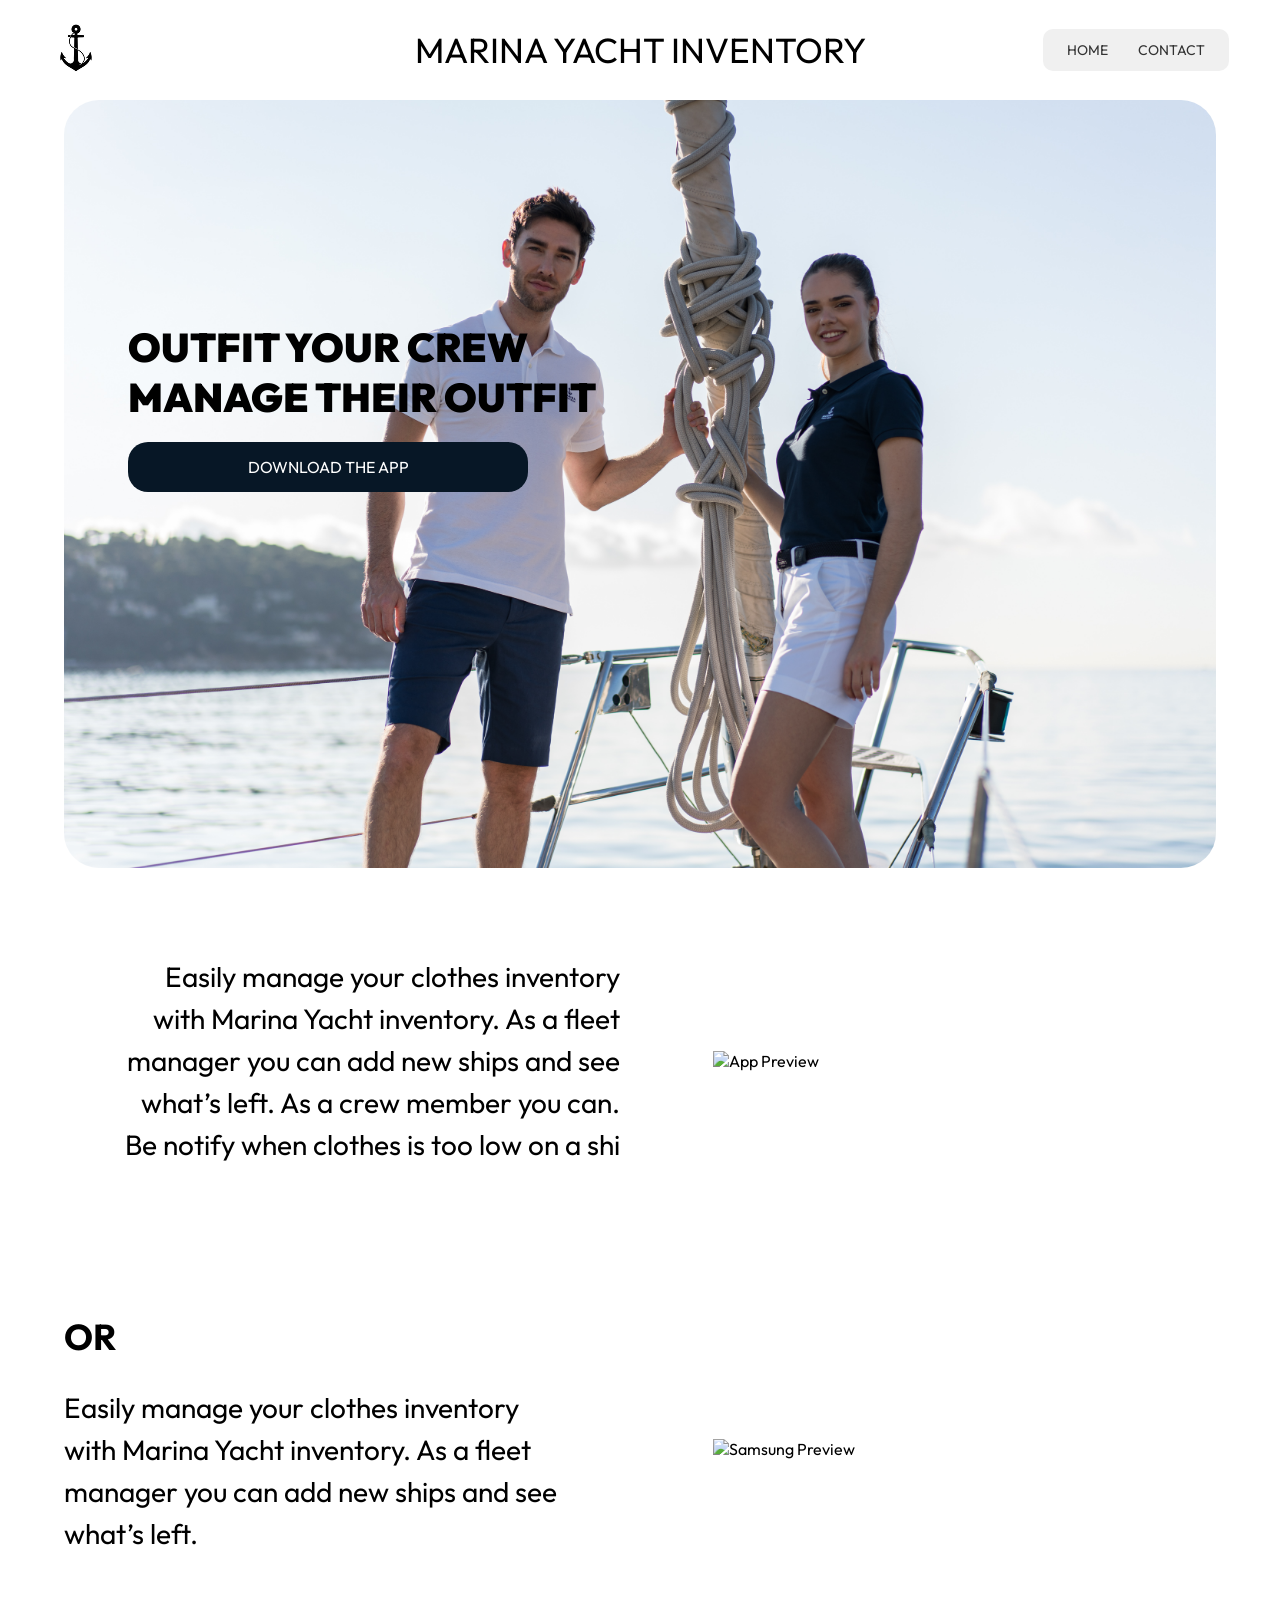
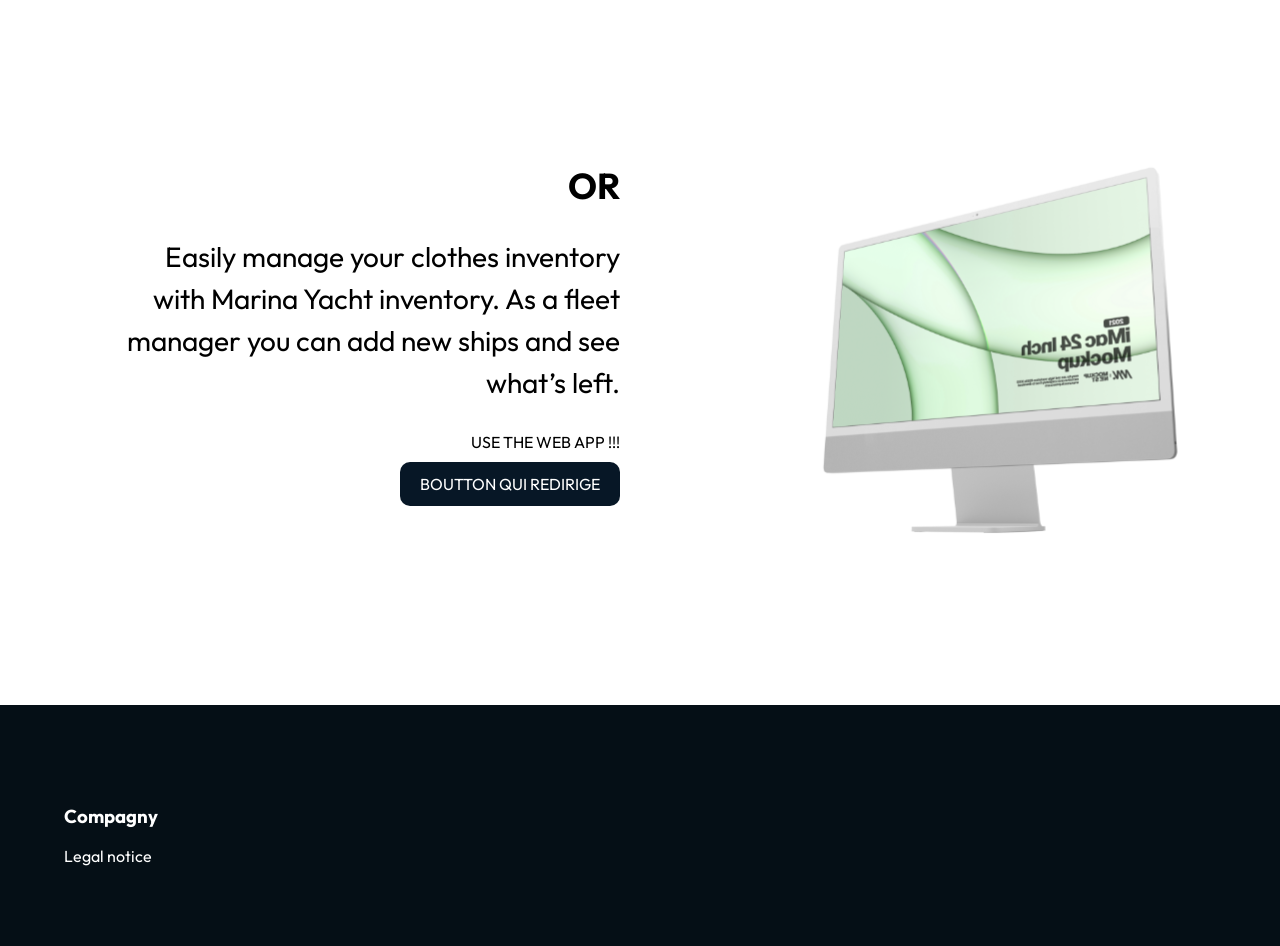
==== commit 4f24f860: "fix de la page d'acceuil # Conflicts: #	index.html #	style.css" ====
--- a/index.html
+++ b/index.html
@@ -5,151 +5,143 @@
     <meta charset="utf-8" />
     <meta name="viewport" content="width=device-width, initial-scale=1.0">
     <title>MYWI</title>
-    <meta name="description" content="Marina yacht inventory landing page" />
+    <meta name="description" content="Marina yacht club inventory landing page" />
     <link rel="stylesheet" href="style.css" />
 </head>
 
 <body>
-<div class="display">
-    <div id="header-container">
-        <script>
-            fetch("header.html")
-                .then(response => response.text())
-                .then(data => {
-                    document.getElementById("header-container").innerHTML = data;
+
+    <div class="display">
+        <div id="header-container">
+            <script>
+                fetch("header.html")
+                    .then(response => response.text())
+                    .then(data => {
+                        document.getElementById("header-container").innerHTML = data;
+                    });
+            </script>
+        </div>
+
+        <main>
+            <div class="picture">
+                <div id="btnplacement">
+                    <img src="assets/images/©YG_Marina Yacht Wear 11.2021 LR-00349.jpg" />
+
+                    <div class="content-overlay">
+                        <span id="picturesentence">OUTFIT YOUR CREW <br>MANAGE THEIR OUTFIT</span>
+                        <div id="downloadbtn">
+                            <span>DOWNLOAD THE APP</span>
+                        </div>
+                    </div>
+                </div>
+            </div>
+
+            <section class="app-showcase">
+                <div class="text-content">
+                    <p>
+                        Easily manage your clothes inventory with Marina Yacht inventory. As a fleet manager you can add
+                        new ships and see what’s left. As a crew member you can.
+                        Be notify when clothes is too low on a shi
+                    </p>
+                </div>
+
+                <div class="phone-mockup">
+                    <img src="assets/images/29 Free iPhone 17 Pro PSD Mockup Silver Color 1.svg" alt="App Preview" />
+                </div>
+            </section>
+
+            <section class="app-showcase reverse">
+                <div class="device-mockup android-img">
+                    <img src="assets/images/samsungs25mockup.svg" alt="Samsung Preview" />
+                </div>
+
+                <div class="text-content left-align">
+                    <span class="or-separator">OR</span>
+                    <p>
+                        Easily manage your clothes inventory with Marina Yacht inventory.
+                        As a fleet manager you can add new ships and see what’s left.
+                    </p>
+                </div>
+            </section>
+
+            <section class="app-showcase">
+                <div class="text-content">
+                    <span class="or-separator">OR</span>
+                    <p>
+                        Easily manage your clothes inventory with Marina Yacht inventory.
+                        As a fleet manager you can add new ships and see what’s left.
+                    </p>
+
+                    <div class="web-app-links">
+                        <span class="web-cta">USE THE WEB APP !!!</span>
+                        <a href="#" class="web-btn">BOUTTON QUI REDIRIGE</a>
+                    </div>
+                </div>
+
+                <div class="device-mockup desktop-img">
+                    <img src="assets/images/01 Free iMac Mockup 1.svg" alt="Desktop Preview" />
+                </div>
+            </section>
+        </main>
+
+        <div class="formScript">
+            <script charset="utf-8" type="text/javascript" src="//js-eu1.hsforms.net/forms/embed/v2.js"></script>
+            <script>
+                hbspt.forms.create({
+                    portalId: "147891183",
+                    formId: "bd30fd9d-51f6-4596-90a9-95e9dd4d9765",
+                    region: "eu1"
                 });
-        </script>
+            </script>
+        </div>
+
+        <footer>
+            <div class="footer-container">
+
+                <!--
+
+                <div class="footer-col">
+                    <h3>External links</h3>
+
+                    <div class="footer-item">
+                        <span class="label">where to buy</span>
+                        <a href="https://www.marinayachtwear.com">https://www.marinayachtwear.com</a>
+                    </div>
+
+                    <div class="footer-item">
+                        <span class="label">web app</span>
+                        <a href="https://www.marinayachtapp.com">https://www.marinayachtapp.com</a>
+                    </div>
+                </div>
+
+                -->
+
+                <div class="footer-col">
+                    <h3>Compagny</h3>
+                    <a href="/mentionslegales.html">Legal notice</a>
+                </div>
+
+                <!--
+
+                <div class="footer-col">
+                    <h3>Cgu</h3>
+                    <a href="http://www.cgu.com">http://www.cgu.com</a>
+                </div>
+
+                <div class="footer-col">
+                    <h3>En savoir plus</h3>
+                    <span>ncjiwbivw</span>
+                </div>
+
+                -->
+
+            </div>
+        </footer>
+
     </div>
 
-    <main>
-        <section class="hero" id="btnplacement">
-            <img src="images/Yacht.png" alt="Yacht inventory management" class="hero-image"/>
-            <div class="content-overlay reveal reveal-text">
-                <p class="eyebrow">MYI</p>
-                <h1 id="picturesentence">“Your fleet inventory, finally under control.”</h1>
-                <p class="hero-subtitle">Manage uniforms, onboard linens, equipment, and crews from a single app. From the captain to the shipowner, everyone has the right access and the right information at the right time.</p>
-            </div>
-        </section>
 
-        <section class="intro-sticky">
-            <div class="intro-image-wrap">
-                <img src="images/ExhaustedInvetory.jpeg" alt="Inventory challenge visual" class="intro-banner"/>
-                <h2 class="intro-title reveal reveal-text">Managing a yacht’s inventory is a constant headache.</h2>
-            </div>
-            <div class="intro-panel reveal reveal-text">
-                <p>Yacht crews face the same challenges every season:</p>
-                <ul>
-                    <li>🗂️ Missing uniforms: Who took what? What size? What condition?</li>
-                    <li>📋 Excel spreadsheets scattered among the captain, the head steward, and the owner</li>
-                    <li>𔔄 Frequent crew rotations that make tracking impossible</li>
-                    <li>💸 Financial losses due to lost, damaged, or double-ordered items</li>
-                    <li>📦 No visibility into actual stock across the marina, the yacht, and the fleet</li>
-                </ul>
-            </div>
-        </section>
 
-        <section class="solution reveal reveal-text">
-            <h2>The Solution</h2>
-            <p>Marina Yacht Inventory centralizes all your inventory and crew management on a single platform, accessible anywhere, in real time.</p>
-        </section>
-
-        <section class="features">
-            <h2 class="reveal reveal-text">3 Key Features</h2>
-
-            <article class="feature-card">
-                <div class="feature-text reveal reveal-text">
-                    <h3>Real-time Inventory</h3>
-                    <p>Track every item—uniforms, accessories, linens—by yacht, category, and condition. No more losses, duplicates, or unpleasant surprises at the start of the season.</p>
-                </div>
-                <div class="feature-image reveal reveal-image">
-                    <img src="images/Phone.png" alt="Real-time inventory screen on phone"/>
-                </div>
-            </article>
-
-            <article class="feature-card reverse">
-                <div class="feature-text reveal reveal-text">
-                    <h3>Integrated Crew Management</h3>
-                    <p>Assign items directly to your crew members. Manage sizes, initial issue lists, and assignment history with just a few clicks.</p>
-                </div>
-                <div class="feature-image reveal reveal-image">
-                    <img src="images/AdminAndInventory.png" alt="Crew and inventory administration"/>
-                </div>
-            </article>
-
-            <article class="feature-card">
-                <div class="feature-text reveal reveal-text">
-                    <h3>Alerts & Expense Tracking</h3>
-                    <p>Receive automatic alerts for low stock or worn-out items. Track every expense related to your inventory for transparent accounting.</p>
-                </div>
-                <div class="feature-image reveal reveal-image">
-                    <img src="images/Computer.png" alt="Expense tracking dashboard"/>
-                </div>
-            </article>
-        </section>
-    </main>
-    <section class="solution">
-        <div class="reveal reveal-text">
-        <h2 style="text-align: center;margin-top:150px">Interested?</h2>
-        <p style="text-align: center;">Join our watchlist and be among the first to enjoy the app as soon as it launches.</p>
-        </div>
-    </section>
-    <div class="formScript solution">
-        <script charset="utf-8" type="text/javascript" src="//js-eu1.hsforms.net/forms/embed/v2.js"></script>
-        <script>
-            hbspt.forms.create({
-                portalId: "147891183",
-                formId: "bd30fd9d-51f6-4596-90a9-95e9dd4d9765",
-                region: "eu1"
-            });
-        </script>
-    </div>
-    <section class="solution">
-        <div class="reveal reveal-text contact-cta">
-        <p style="text-align: center;margin-top:150px">Want to tell us a bit more?</p>
-    <a style="text-align:center; display:block; background: rgb(23, 24, 71); color: white; text-decoration: none; padding: 10px 10px; border-radius: 5px; margin-top: 20px;" class="contact-cta" href="/contact.html">→ Contact us</a>
-    
-        </div>
-    </section>
-    
-
-    <footer>
-        <div class="footer-container">
-            <div class="footer-col">
-                <h3>Compagny</h3>
-                <a href="/mentionslegales.html">Legal notice</a>
-            </div>
-        </div>
-    </footer>
-</div>
-
-<script>
-    const observer = new IntersectionObserver((entries) => {
-        entries.forEach((entry) => {
-            if (entry.isIntersecting) {
-                entry.target.classList.add('is-visible');
-                observer.unobserve(entry.target);
-            }
-        });
-    }, {threshold: 0.12, rootMargin: '0px 0px -8% 0px'});
-
-    document.querySelectorAll('.reveal-text, .reveal-image').forEach((el) => observer.observe(el));
-
-    const introSection = document.querySelector('.intro-sticky');
-    const introImage = document.querySelector('.intro-banner');
-
-    const handleParallax = () => {
-        if (!introSection || !introImage) return;
-        const rect = introSection.getBoundingClientRect();
-        const vh = window.innerHeight;
-        const progress = Math.min(1, Math.max(0, (vh - rect.top) / (vh + rect.height)));
-        const offset = (progress - 0.5) * 40;
-        introImage.style.transform = `scale(1.06) translateY(${offset}px)`;
-    };
-
-    window.addEventListener('scroll', handleParallax, {passive: true});
-    window.addEventListener('resize', handleParallax);
-    handleParallax();
-</script>
 </body>
 
 </html>
--- a/style.css
+++ b/style.css
@@ -1,72 +1,304 @@
-html,
-body { margin: 0; padding: 0; overflow-x: hidden; }
-
+/* RESET */
+html, body {
+    margin: 0;
+    padding: 0;
+    overflow-x: hidden;
+}
+
+/* FONT */
 @font-face {
     font-family: "outfit";
     src: url("assets/fonts/Outfit-VariableFont_wght.ttf") format("truetype");
     font-weight: 100 900;
 }
 
-body { font-family: "outfit", sans-serif; color: #071726; background: #fff; }
-header { display: flex; align-items: center; justify-content: space-between; padding: 10px 4%; position: relative; height: 80px; background-color: white; }
-#logo img { height: 50px; }
-#title { position: absolute; left: 50%; transform: translateX(-50%); font-size: 35px; }
-#menu { background: #f0f0f0; padding: 12px 24px; border-radius: 10px; display: flex; gap: 30px; }
-#menu a { text-decoration: none; color: #333; font-size: 14px; }
-
-.hero { position: relative; width: 100%; margin-bottom: 56px; }
-.hero-image { width: 100%; height: min(78vh, 820px); object-fit: cover; display: block; }
-.content-overlay { position: absolute; left: 8%; bottom: 12%; max-width: 720px; color: #fff; text-shadow: 0 2px 20px rgba(0, 0, 0, .55); }
-.eyebrow { font-size: 16px; letter-spacing: .08em; text-transform: uppercase; margin-bottom: 10px; }
-#picturesentence { margin: 0; font-size: 52px; line-height: 1.1; }
-.hero-subtitle { font-size: 21px; line-height: 1.5; }
-
-.intro-sticky { width: min(75vw, 92%); margin: 0 auto 56px; position: relative; }
-.intro-image-wrap { position: sticky; top: 90px; z-index: 1; border-radius: 24px; overflow: hidden; }
-.intro-banner { width: 100%; height: 68vh; object-fit: cover; transform: scale(1.06); transition: transform 250ms linear; display: block; }
-.intro-title { position: absolute; left: 6%; bottom: 8%; right: 6%; color: #fff; font-size: 44px; line-height: 1.15; text-shadow: 0 2px 20px rgba(0,0,0,.55); margin: 0; }
-.intro-panel { position: relative; z-index: 2; margin-top: 2vh; padding: 34px; border-radius: 24px; background: rgba(255,255,255,.96); box-shadow: 0 12px 34px rgba(0,0,0,.12); }
-.intro-panel p, .intro-panel li { font-size: 22px; line-height: 1.5; }
-.intro-panel ul { margin: 20px 0 0; padding-left: 0; list-style: none; }
-.intro-panel li { margin-bottom: 14px; }
-
-.solution, .features { width: min(75vw, 90%); margin: 0 auto 56px; }
-.solution h2, .features h2 { font-size: 42px; margin-bottom: 16px; }
-.solution p, .feature-text p { font-size: 22px; line-height: 1.5; }
-
-.feature-card { display: flex; gap: 36px; align-items: center; margin-top: 40px; }
-.feature-card.reverse { flex-direction: row-reverse; }
-.feature-text, .feature-image { flex: 1; }
-.feature-text h3 { font-size: 32px; margin-bottom: 14px; }
-.feature-image img { width: 100%; border-radius: 20px; box-shadow: 0 12px 34px rgba(0,0,0,.15); display: block; }
-
-.reveal { opacity: 0; transform: translateY(18px); transition: opacity .45s ease, transform .45s ease; }
-.reveal-text { transition-duration: 400ms; }
-.reveal-image { transition-duration: 820ms; transition-delay: 80ms; }
-.reveal.is-visible { opacity: 1; transform: translateY(0); }
-
-footer { background: #050f16; color: white; padding: 80px 5%; }
-.footer-container { display: flex; gap: 40px; flex-wrap: wrap; }
-.footer-col { flex: 1; min-width: 200px; }
-.footer-col a, .footer-col a:visited { color: white; text-decoration: none; }
-.formScript { padding: 40px; }
-
-@media (max-width: 1000px) {
-    #picturesentence { font-size: 40px; }
-    .hero-subtitle, .solution p, .feature-text p, .intro-panel p, .intro-panel li { font-size: 19px; }
-    .solution h2, .features h2, .intro-title { font-size: 34px; }
-    .intro-panel { margin-top: 20vh; }
-}
-
-@media (max-width: 760px) {
-    .feature-card, .feature-card.reverse { flex-direction: column; }
-    .intro-image-wrap { position: relative; top: auto; }
-    .intro-panel { margin-top: -22px; }
-    .intro-banner { height: 52vh; }
-}
-
+/* TYPO GLOBALE */
+body {
+    font-family: "outfit", sans-serif;
+}
+
+/* ================= HEADER (INTOUCHÉ) ================= */
+header {
+    display: flex;
+    align-items: center;
+    justify-content: space-between;
+    padding: 10px 4%;
+    position: relative;
+    height: 80px;
+    background-color: white;
+}
+
+#logo img {
+    height: 50px;
+}
+
+#title {
+    position: absolute;
+    left: 50%;
+    transform: translateX(-50%);
+    font-size: 35px;
+}
+
+#menu {
+    background: #f0f0f0;
+    padding: 12px 24px;
+    border-radius: 10px;
+    display: flex;
+    gap: 30px;
+}
+
+#menu a {
+    text-decoration: none;
+    color: #333;
+    font-size: 14px;
+}
+
+/* ================= HERO ================= */
+#btnplacement {
+    position: relative;
+    padding: 0 64px;
+    overflow: hidden;
+}
+
+.picture img {
+    width: 100%;
+    height: auto;
+    border-radius: 35px;
+    display: block;
+}
+
+.content-overlay {
+    position: absolute;
+    top: 40%;
+    left: 10%;
+    transform: translateY(-50%);
+    display: flex;
+    flex-direction: column;
+    gap: 20px;
+}
+
+#picturesentence {
+    font-size: 40px;
+    font-weight: 900;
+}
+
+#downloadbtn {
+    width: 400px;
+    max-width: 100%;
+    height: 50px;
+    background: #071726;
+    border-radius: 20px;
+    display: flex;
+    justify-content: center;
+    align-items: center;
+}
+
+#downloadbtn span {
+    color: white;
+}
+
+/* ================= APP SHOWCASE ================= */
+.app-showcase {
+    display: flex;
+    align-items: center;
+    justify-content: center;
+    padding: 60px 5%;
+    gap: 40px;
+}
+
+.app-showcase.reverse {
+    flex-direction: row-reverse;
+}
+
+.text-content {
+    flex: 1;
+    display: flex;
+    flex-direction: column;
+    align-items: flex-end;
+    text-align: right;
+}
+
+.text-content.left-align {
+    align-items: flex-start;
+    text-align: left;
+}
+
+.text-content p {
+    font-size: 28px;
+    max-width: 500px;
+    line-height: 1.5;
+}
+
+.or-separator {
+    font-size: 36px;
+    font-weight: bold;
+}
+
+/* ================= IMAGES ================= */
+.phone-mockup,
+.device-mockup {
+    flex: 1;
+    display: flex;
+    justify-content: center;
+}
+
+.phone-mockup img,
+.device-mockup img {
+    width: 100%;
+    max-width: 450px;
+    height: auto;
+}
+
+.desktop-img img {
+    max-width: 600px;
+}
+
+.web-app-links {
+    display: flex;
+    flex-direction: column;
+    gap: 10px;
+}
+
+.web-btn {
+    background: #071726;
+    color: white;
+    padding: 12px 20px;
+    border-radius: 10px;
+    text-decoration: none;
+}
+
+/* ================= FOOTER ================= */
+footer {
+    background: #050f16;
+    color: white;
+    padding: 80px 5%;
+}
+
+.footer-container {
+    display: flex;
+    gap: 40px;
+    flex-wrap: wrap;
+}
+
+.footer-col {
+    flex: 1;
+    min-width: 200px;
+    color: white;
+}
+
+.footer-col a:visited {
+    color: white;
+}
+
+.footer-col a {
+    color: white;
+    text-decoration: none;
+}
+
+.formScript{
+    padding: 40px;
+}
+
+
+/* ================= RESPONSIVE ================= */
+
+/* TABLET */
+@media (max-width: 900px) {
+
+    .app-showcase {
+        flex-direction: column;
+        text-align: center;
+    }
+
+    .app-showcase.reverse {
+        flex-direction: column;
+    }
+
+    .text-content,
+    .text-content.left-align {
+        align-items: center;
+        text-align: center;
+    }
+
+    .phone-mockup img,
+    .device-mockup img {
+        max-width: 300px;
+    }
+
+    .desktop-img img {
+        max-width: 400px;
+    }
+
+    /* TEXTE ET BOUTON COLLÉS À GAUCHE */
+    .content-overlay {
+        top: auto;
+        bottom: 20px;
+        left: 20px;
+        right: auto;
+        transform: none;
+        align-items: flex-start;
+        text-align: left;
+        width: auto;
+    }
+
+    #downloadbtn {
+        max-width: 250px;
+    }
+}
+
+/* MOBILE */
 @media (max-width: 600px) {
-    #picturesentence { font-size: 30px; }
-    .hero-subtitle { font-size: 16px; }
-    .intro-title { font-size: 28px; }
-}+
+    #btnplacement {
+        padding: 0 15px;
+    }
+
+    /* TEXTE ET BOUTON COLLÉS À GAUCHE */
+    .content-overlay {
+        bottom: 20px;
+        left: 15px;
+        right: auto;
+        transform: none;
+        align-items: flex-start;
+        text-align: left;
+        width: auto;
+    }
+
+    #picturesentence {
+        font-size: 18px;
+        line-height: 1.3;
+    }
+
+    #downloadbtn {
+        width: 180px;
+        height: 40px;
+    }
+
+    #downloadbtn span {
+        font-size: 13px;
+    }
+
+    .text-content p {
+        font-size: 18px;
+    }
+
+    .desktop-img img {
+        max-width: 300px;
+    }
+
+    footer {
+        padding: 40px 20px;
+    }
+}
+
+/* SMALL MOBILE */
+@media (max-width: 400px) {
+
+    #picturesentence {
+        font-size: 16px;
+    }
+
+    .text-content p {
+        font-size: 16px;
+    }
+}
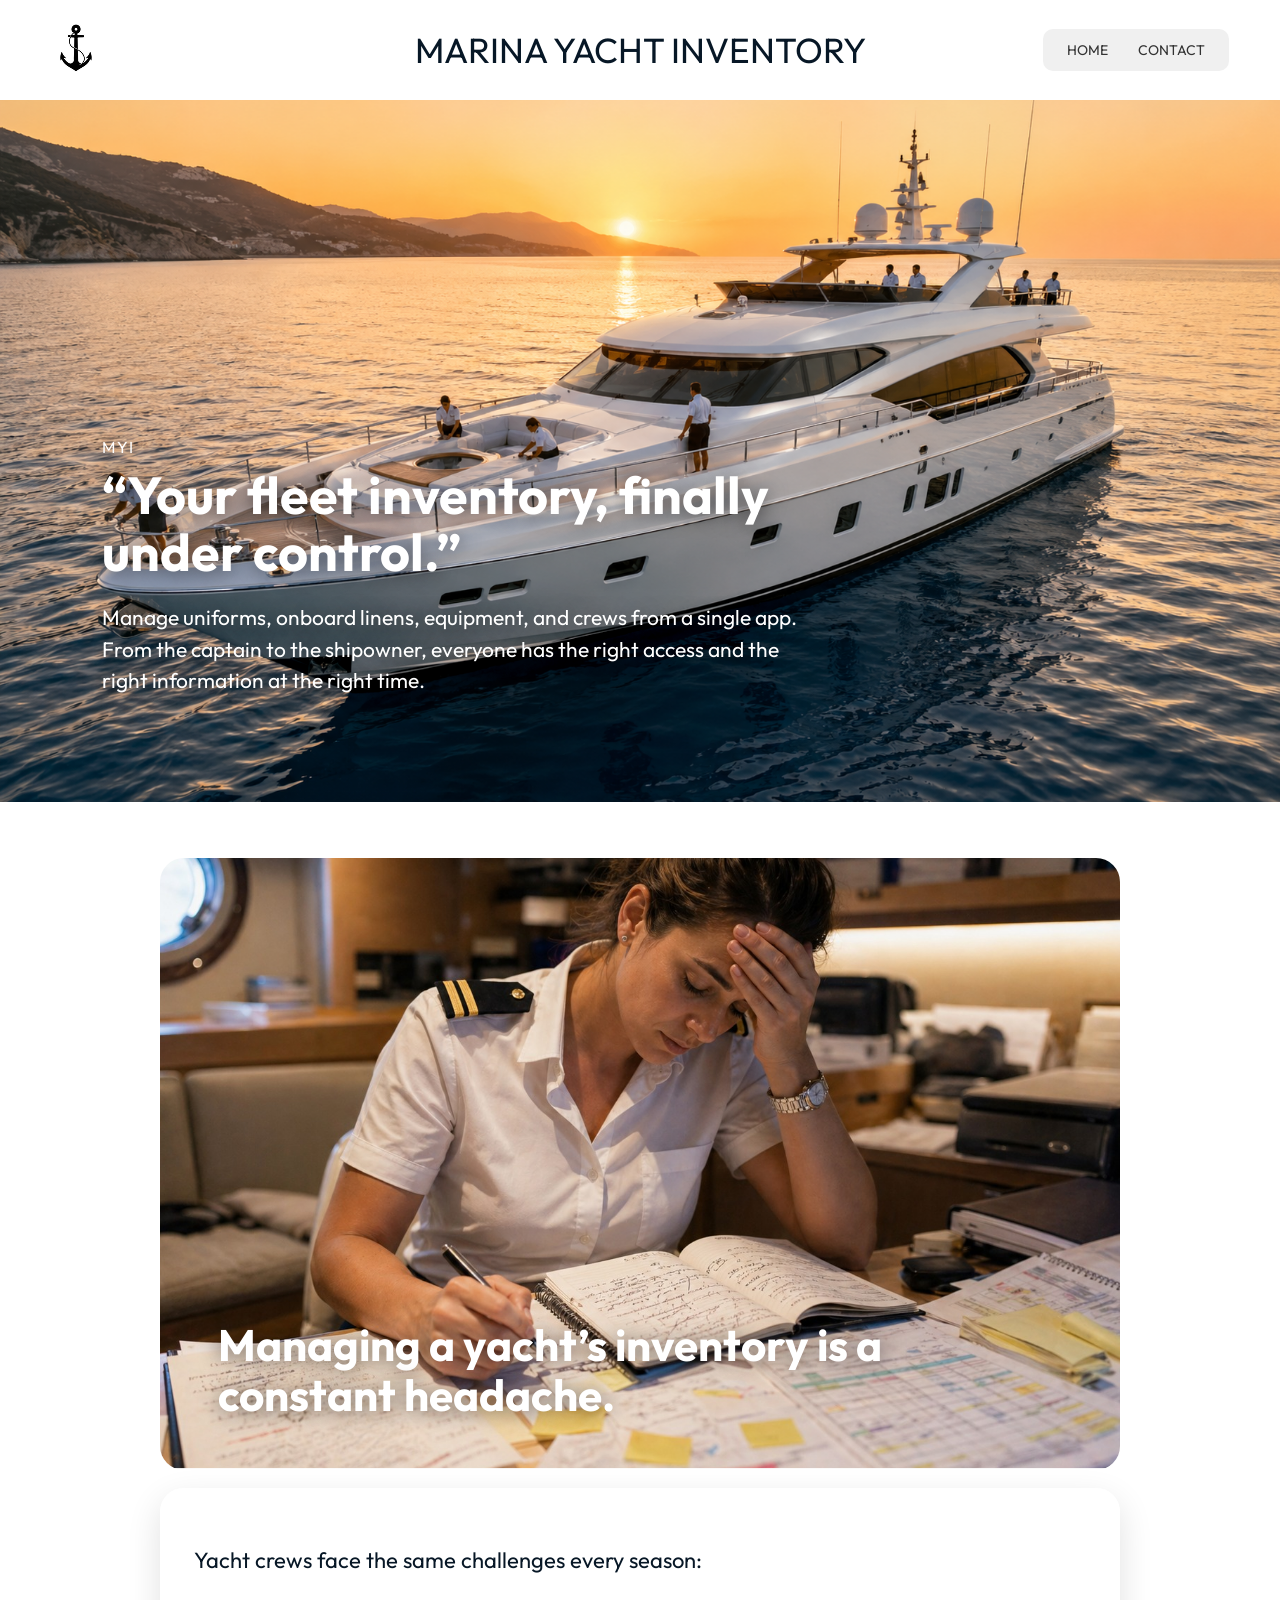
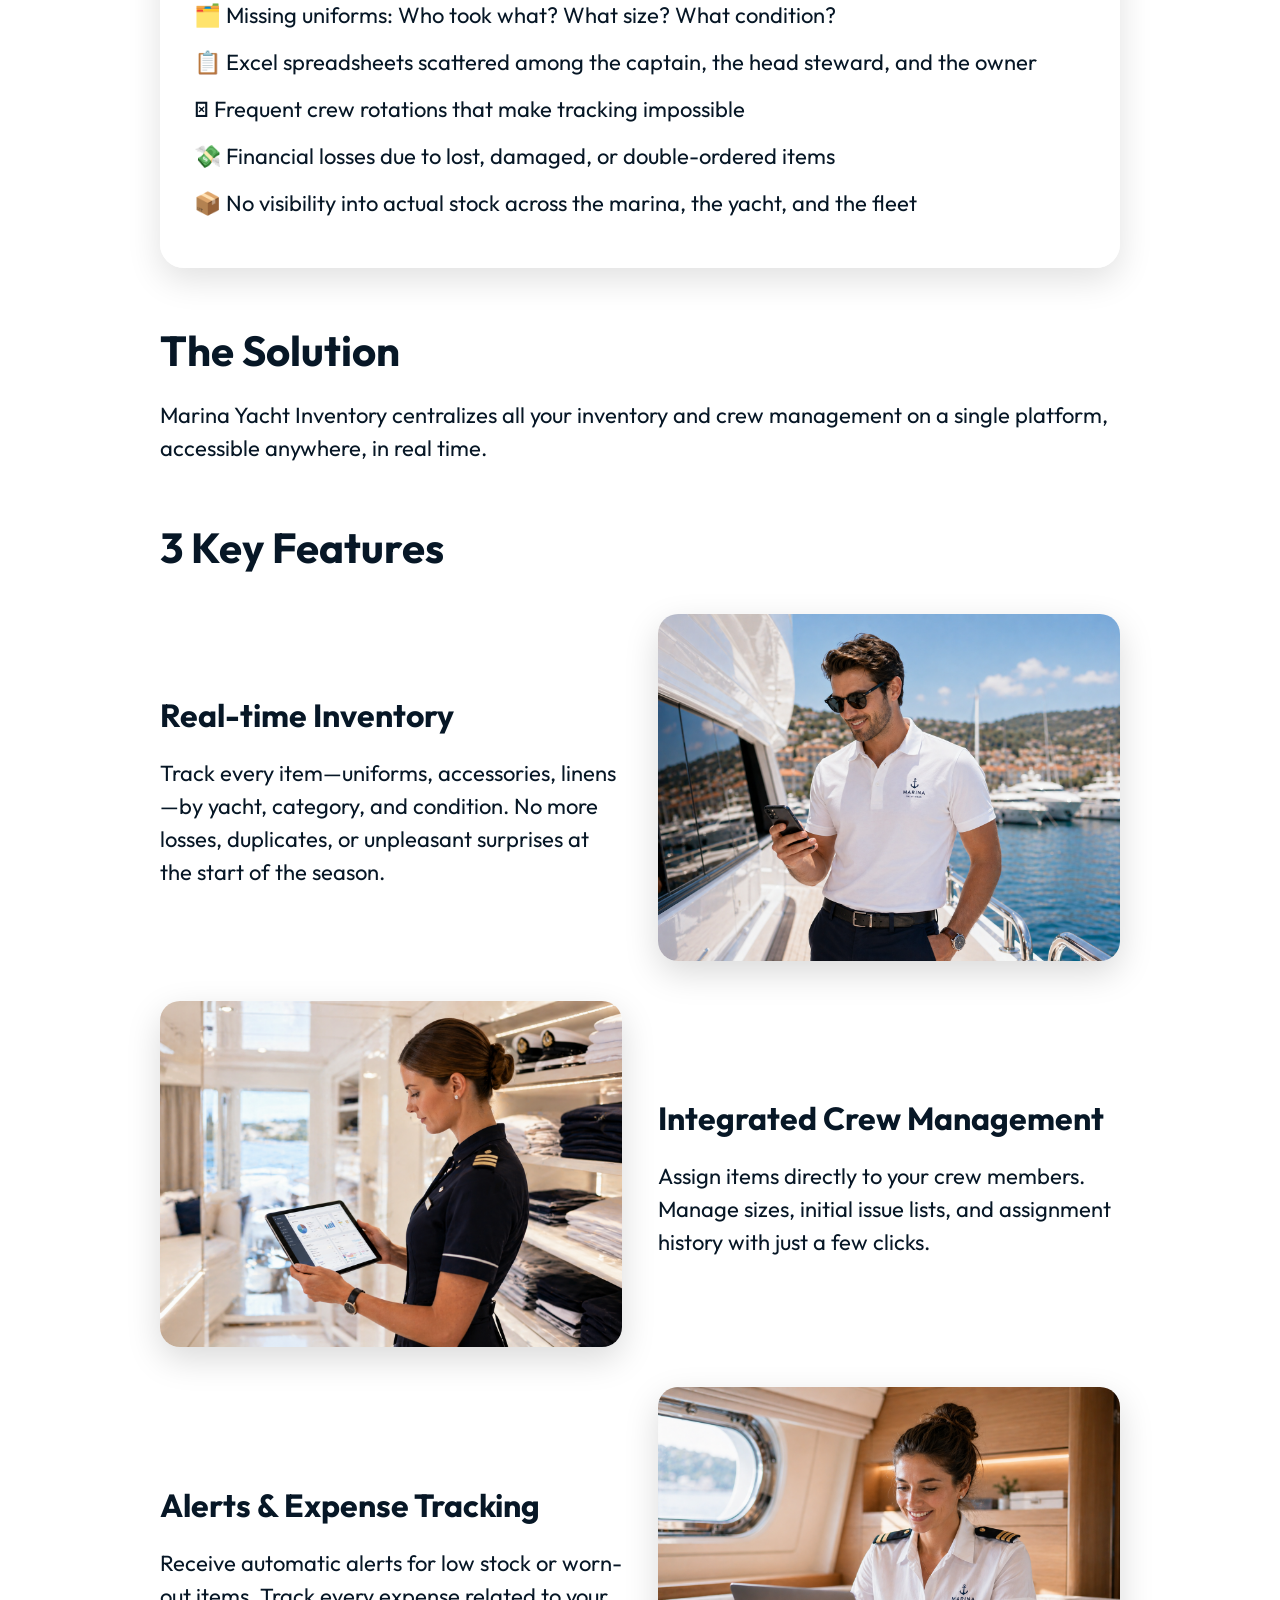
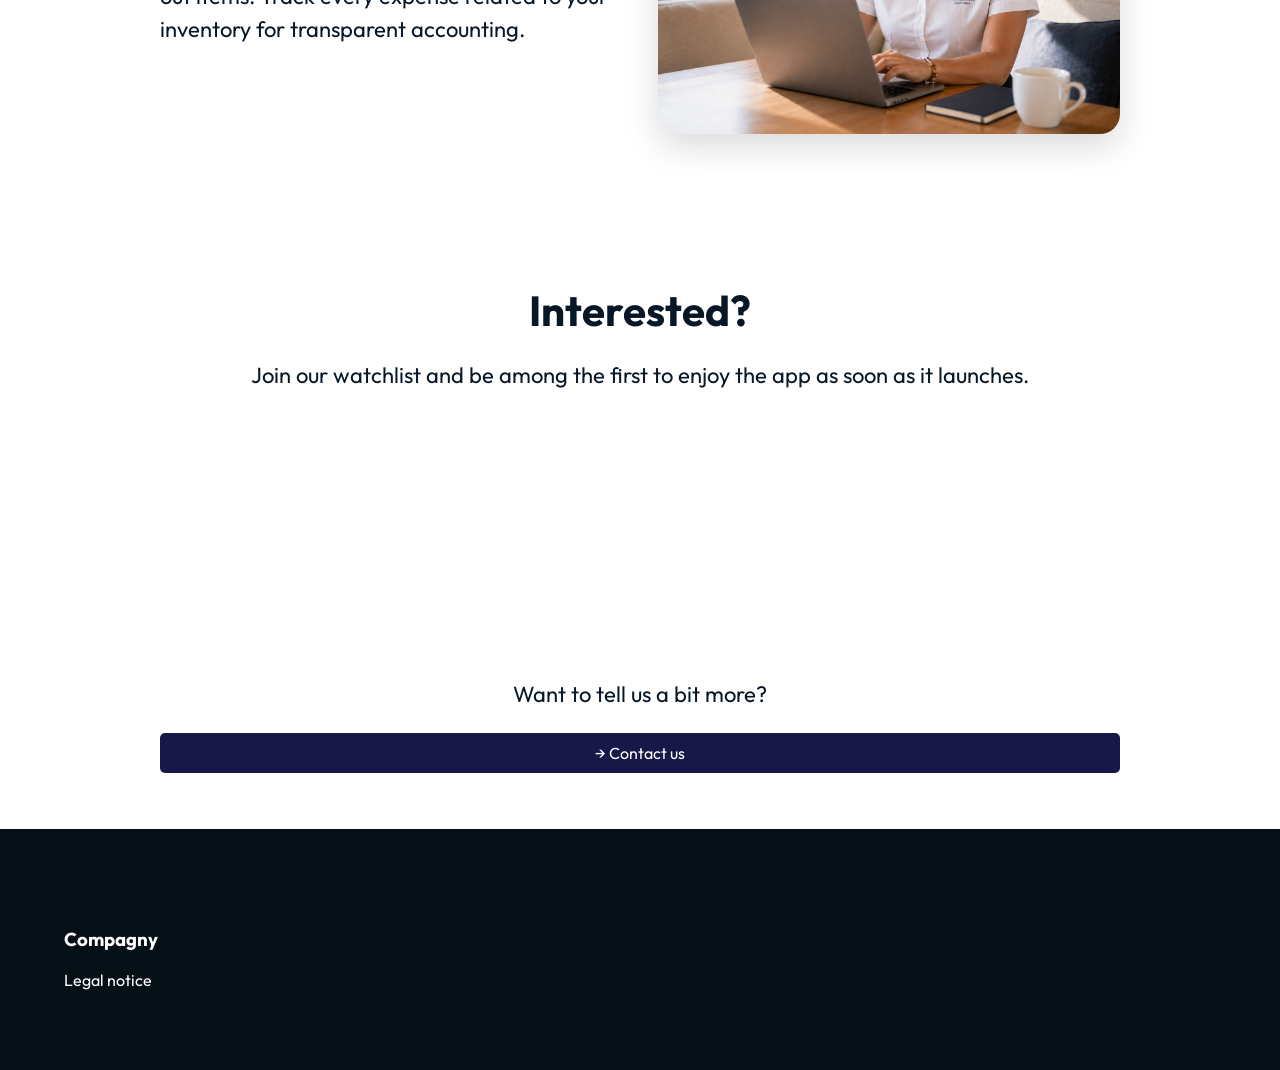
==== commit 2f41a507: "revert de commit 4f24f86" ====
--- a/index.html
+++ b/index.html
@@ -5,143 +5,151 @@
     <meta charset="utf-8" />
     <meta name="viewport" content="width=device-width, initial-scale=1.0">
     <title>MYWI</title>
-    <meta name="description" content="Marina yacht club inventory landing page" />
+    <meta name="description" content="Marina yacht inventory landing page" />
     <link rel="stylesheet" href="style.css" />
 </head>
 
 <body>
-
-    <div class="display">
-        <div id="header-container">
-            <script>
-                fetch("header.html")
-                    .then(response => response.text())
-                    .then(data => {
-                        document.getElementById("header-container").innerHTML = data;
-                    });
-            </script>
-        </div>
-
-        <main>
-            <div class="picture">
-                <div id="btnplacement">
-                    <img src="assets/images/©YG_Marina Yacht Wear 11.2021 LR-00349.jpg" />
-
-                    <div class="content-overlay">
-                        <span id="picturesentence">OUTFIT YOUR CREW <br>MANAGE THEIR OUTFIT</span>
-                        <div id="downloadbtn">
-                            <span>DOWNLOAD THE APP</span>
-                        </div>
-                    </div>
-                </div>
-            </div>
-
-            <section class="app-showcase">
-                <div class="text-content">
-                    <p>
-                        Easily manage your clothes inventory with Marina Yacht inventory. As a fleet manager you can add
-                        new ships and see what’s left. As a crew member you can.
-                        Be notify when clothes is too low on a shi
-                    </p>
-                </div>
-
-                <div class="phone-mockup">
-                    <img src="assets/images/29 Free iPhone 17 Pro PSD Mockup Silver Color 1.svg" alt="App Preview" />
-                </div>
-            </section>
-
-            <section class="app-showcase reverse">
-                <div class="device-mockup android-img">
-                    <img src="assets/images/samsungs25mockup.svg" alt="Samsung Preview" />
-                </div>
-
-                <div class="text-content left-align">
-                    <span class="or-separator">OR</span>
-                    <p>
-                        Easily manage your clothes inventory with Marina Yacht inventory.
-                        As a fleet manager you can add new ships and see what’s left.
-                    </p>
-                </div>
-            </section>
-
-            <section class="app-showcase">
-                <div class="text-content">
-                    <span class="or-separator">OR</span>
-                    <p>
-                        Easily manage your clothes inventory with Marina Yacht inventory.
-                        As a fleet manager you can add new ships and see what’s left.
-                    </p>
-
-                    <div class="web-app-links">
-                        <span class="web-cta">USE THE WEB APP !!!</span>
-                        <a href="#" class="web-btn">BOUTTON QUI REDIRIGE</a>
-                    </div>
-                </div>
-
-                <div class="device-mockup desktop-img">
-                    <img src="assets/images/01 Free iMac Mockup 1.svg" alt="Desktop Preview" />
-                </div>
-            </section>
-        </main>
-
-        <div class="formScript">
-            <script charset="utf-8" type="text/javascript" src="//js-eu1.hsforms.net/forms/embed/v2.js"></script>
-            <script>
-                hbspt.forms.create({
-                    portalId: "147891183",
-                    formId: "bd30fd9d-51f6-4596-90a9-95e9dd4d9765",
-                    region: "eu1"
+<div class="display">
+    <div id="header-container">
+        <script>
+            fetch("header.html")
+                .then(response => response.text())
+                .then(data => {
+                    document.getElementById("header-container").innerHTML = data;
                 });
-            </script>
-        </div>
-
-        <footer>
-            <div class="footer-container">
-
-                <!--
-
-                <div class="footer-col">
-                    <h3>External links</h3>
-
-                    <div class="footer-item">
-                        <span class="label">where to buy</span>
-                        <a href="https://www.marinayachtwear.com">https://www.marinayachtwear.com</a>
-                    </div>
-
-                    <div class="footer-item">
-                        <span class="label">web app</span>
-                        <a href="https://www.marinayachtapp.com">https://www.marinayachtapp.com</a>
-                    </div>
-                </div>
-
-                -->
-
-                <div class="footer-col">
-                    <h3>Compagny</h3>
-                    <a href="/mentionslegales.html">Legal notice</a>
-                </div>
-
-                <!--
-
-                <div class="footer-col">
-                    <h3>Cgu</h3>
-                    <a href="http://www.cgu.com">http://www.cgu.com</a>
-                </div>
-
-                <div class="footer-col">
-                    <h3>En savoir plus</h3>
-                    <span>ncjiwbivw</span>
-                </div>
-
-                -->
-
-            </div>
-        </footer>
-
+        </script>
     </div>
 
+    <main>
+        <section class="hero" id="btnplacement">
+            <img src="images/Yacht.png" alt="Yacht inventory management" class="hero-image"/>
+            <div class="content-overlay reveal reveal-text">
+                <p class="eyebrow">MYI</p>
+                <h1 id="picturesentence">“Your fleet inventory, finally under control.”</h1>
+                <p class="hero-subtitle">Manage uniforms, onboard linens, equipment, and crews from a single app. From the captain to the shipowner, everyone has the right access and the right information at the right time.</p>
+            </div>
+        </section>
 
+        <section class="intro-sticky">
+            <div class="intro-image-wrap">
+                <img src="images/ExhaustedInvetory.jpeg" alt="Inventory challenge visual" class="intro-banner"/>
+                <h2 class="intro-title reveal reveal-text">Managing a yacht’s inventory is a constant headache.</h2>
+            </div>
+            <div class="intro-panel reveal reveal-text">
+                <p>Yacht crews face the same challenges every season:</p>
+                <ul>
+                    <li>🗂️ Missing uniforms: Who took what? What size? What condition?</li>
+                    <li>📋 Excel spreadsheets scattered among the captain, the head steward, and the owner</li>
+                    <li>𔔄 Frequent crew rotations that make tracking impossible</li>
+                    <li>💸 Financial losses due to lost, damaged, or double-ordered items</li>
+                    <li>📦 No visibility into actual stock across the marina, the yacht, and the fleet</li>
+                </ul>
+            </div>
+        </section>
 
+        <section class="solution reveal reveal-text">
+            <h2>The Solution</h2>
+            <p>Marina Yacht Inventory centralizes all your inventory and crew management on a single platform, accessible anywhere, in real time.</p>
+        </section>
+
+        <section class="features">
+            <h2 class="reveal reveal-text">3 Key Features</h2>
+
+            <article class="feature-card">
+                <div class="feature-text reveal reveal-text">
+                    <h3>Real-time Inventory</h3>
+                    <p>Track every item—uniforms, accessories, linens—by yacht, category, and condition. No more losses, duplicates, or unpleasant surprises at the start of the season.</p>
+                </div>
+                <div class="feature-image reveal reveal-image">
+                    <img src="images/Phone.png" alt="Real-time inventory screen on phone"/>
+                </div>
+            </article>
+
+            <article class="feature-card reverse">
+                <div class="feature-text reveal reveal-text">
+                    <h3>Integrated Crew Management</h3>
+                    <p>Assign items directly to your crew members. Manage sizes, initial issue lists, and assignment history with just a few clicks.</p>
+                </div>
+                <div class="feature-image reveal reveal-image">
+                    <img src="images/AdminAndInventory.png" alt="Crew and inventory administration"/>
+                </div>
+            </article>
+
+            <article class="feature-card">
+                <div class="feature-text reveal reveal-text">
+                    <h3>Alerts & Expense Tracking</h3>
+                    <p>Receive automatic alerts for low stock or worn-out items. Track every expense related to your inventory for transparent accounting.</p>
+                </div>
+                <div class="feature-image reveal reveal-image">
+                    <img src="images/Computer.png" alt="Expense tracking dashboard"/>
+                </div>
+            </article>
+        </section>
+    </main>
+    <section class="solution">
+        <div class="reveal reveal-text">
+        <h2 style="text-align: center;margin-top:150px">Interested?</h2>
+        <p style="text-align: center;">Join our watchlist and be among the first to enjoy the app as soon as it launches.</p>
+        </div>
+    </section>
+    <div class="formScript solution">
+        <script charset="utf-8" type="text/javascript" src="//js-eu1.hsforms.net/forms/embed/v2.js"></script>
+        <script>
+            hbspt.forms.create({
+                portalId: "147891183",
+                formId: "bd30fd9d-51f6-4596-90a9-95e9dd4d9765",
+                region: "eu1"
+            });
+        </script>
+    </div>
+    <section class="solution">
+        <div class="reveal reveal-text contact-cta">
+        <p style="text-align: center;margin-top:150px">Want to tell us a bit more?</p>
+    <a style="text-align:center; display:block; background: rgb(23, 24, 71); color: white; text-decoration: none; padding: 10px 10px; border-radius: 5px; margin-top: 20px;" class="contact-cta" href="/contact.html">→ Contact us</a>
+    
+        </div>
+    </section>
+    
+
+    <footer>
+        <div class="footer-container">
+            <div class="footer-col">
+                <h3>Compagny</h3>
+                <a href="/mentionslegales.html">Legal notice</a>
+            </div>
+        </div>
+    </footer>
+</div>
+
+<script>
+    const observer = new IntersectionObserver((entries) => {
+        entries.forEach((entry) => {
+            if (entry.isIntersecting) {
+                entry.target.classList.add('is-visible');
+                observer.unobserve(entry.target);
+            }
+        });
+    }, {threshold: 0.12, rootMargin: '0px 0px -8% 0px'});
+
+    document.querySelectorAll('.reveal-text, .reveal-image').forEach((el) => observer.observe(el));
+
+    const introSection = document.querySelector('.intro-sticky');
+    const introImage = document.querySelector('.intro-banner');
+
+    const handleParallax = () => {
+        if (!introSection || !introImage) return;
+        const rect = introSection.getBoundingClientRect();
+        const vh = window.innerHeight;
+        const progress = Math.min(1, Math.max(0, (vh - rect.top) / (vh + rect.height)));
+        const offset = (progress - 0.5) * 40;
+        introImage.style.transform = `scale(1.06) translateY(${offset}px)`;
+    };
+
+    window.addEventListener('scroll', handleParallax, {passive: true});
+    window.addEventListener('resize', handleParallax);
+    handleParallax();
+</script>
 </body>
 
 </html>
--- a/style.css
+++ b/style.css
@@ -1,304 +1,72 @@
-/* RESET */
-html, body {
-    margin: 0;
-    padding: 0;
-    overflow-x: hidden;
-}
+html,
+body { margin: 0; padding: 0; overflow-x: hidden; }
 
-/* FONT */
 @font-face {
     font-family: "outfit";
     src: url("assets/fonts/Outfit-VariableFont_wght.ttf") format("truetype");
     font-weight: 100 900;
 }
 
-/* TYPO GLOBALE */
-body {
-    font-family: "outfit", sans-serif;
+body { font-family: "outfit", sans-serif; color: #071726; background: #fff; }
+header { display: flex; align-items: center; justify-content: space-between; padding: 10px 4%; position: relative; height: 80px; background-color: white; }
+#logo img { height: 50px; }
+#title { position: absolute; left: 50%; transform: translateX(-50%); font-size: 35px; }
+#menu { background: #f0f0f0; padding: 12px 24px; border-radius: 10px; display: flex; gap: 30px; }
+#menu a { text-decoration: none; color: #333; font-size: 14px; }
+
+.hero { position: relative; width: 100%; margin-bottom: 56px; }
+.hero-image { width: 100%; height: min(78vh, 820px); object-fit: cover; display: block; }
+.content-overlay { position: absolute; left: 8%; bottom: 12%; max-width: 720px; color: #fff; text-shadow: 0 2px 20px rgba(0, 0, 0, .55); }
+.eyebrow { font-size: 16px; letter-spacing: .08em; text-transform: uppercase; margin-bottom: 10px; }
+#picturesentence { margin: 0; font-size: 52px; line-height: 1.1; }
+.hero-subtitle { font-size: 21px; line-height: 1.5; }
+
+.intro-sticky { width: min(75vw, 92%); margin: 0 auto 56px; position: relative; }
+.intro-image-wrap { position: sticky; top: 90px; z-index: 1; border-radius: 24px; overflow: hidden; }
+.intro-banner { width: 100%; height: 68vh; object-fit: cover; transform: scale(1.06); transition: transform 250ms linear; display: block; }
+.intro-title { position: absolute; left: 6%; bottom: 8%; right: 6%; color: #fff; font-size: 44px; line-height: 1.15; text-shadow: 0 2px 20px rgba(0,0,0,.55); margin: 0; }
+.intro-panel { position: relative; z-index: 2; margin-top: 2vh; padding: 34px; border-radius: 24px; background: rgba(255,255,255,.96); box-shadow: 0 12px 34px rgba(0,0,0,.12); }
+.intro-panel p, .intro-panel li { font-size: 22px; line-height: 1.5; }
+.intro-panel ul { margin: 20px 0 0; padding-left: 0; list-style: none; }
+.intro-panel li { margin-bottom: 14px; }
+
+.solution, .features { width: min(75vw, 90%); margin: 0 auto 56px; }
+.solution h2, .features h2 { font-size: 42px; margin-bottom: 16px; }
+.solution p, .feature-text p { font-size: 22px; line-height: 1.5; }
+
+.feature-card { display: flex; gap: 36px; align-items: center; margin-top: 40px; }
+.feature-card.reverse { flex-direction: row-reverse; }
+.feature-text, .feature-image { flex: 1; }
+.feature-text h3 { font-size: 32px; margin-bottom: 14px; }
+.feature-image img { width: 100%; border-radius: 20px; box-shadow: 0 12px 34px rgba(0,0,0,.15); display: block; }
+
+.reveal { opacity: 0; transform: translateY(18px); transition: opacity .45s ease, transform .45s ease; }
+.reveal-text { transition-duration: 400ms; }
+.reveal-image { transition-duration: 820ms; transition-delay: 80ms; }
+.reveal.is-visible { opacity: 1; transform: translateY(0); }
+
+footer { background: #050f16; color: white; padding: 80px 5%; }
+.footer-container { display: flex; gap: 40px; flex-wrap: wrap; }
+.footer-col { flex: 1; min-width: 200px; }
+.footer-col a, .footer-col a:visited { color: white; text-decoration: none; }
+.formScript { padding: 40px; }
+
+@media (max-width: 1000px) {
+    #picturesentence { font-size: 40px; }
+    .hero-subtitle, .solution p, .feature-text p, .intro-panel p, .intro-panel li { font-size: 19px; }
+    .solution h2, .features h2, .intro-title { font-size: 34px; }
+    .intro-panel { margin-top: 20vh; }
 }
 
-/* ================= HEADER (INTOUCHÉ) ================= */
-header {
-    display: flex;
-    align-items: center;
-    justify-content: space-between;
-    padding: 10px 4%;
-    position: relative;
-    height: 80px;
-    background-color: white;
+@media (max-width: 760px) {
+    .feature-card, .feature-card.reverse { flex-direction: column; }
+    .intro-image-wrap { position: relative; top: auto; }
+    .intro-panel { margin-top: -22px; }
+    .intro-banner { height: 52vh; }
 }
 
-#logo img {
-    height: 50px;
-}
-
-#title {
-    position: absolute;
-    left: 50%;
-    transform: translateX(-50%);
-    font-size: 35px;
-}
-
-#menu {
-    background: #f0f0f0;
-    padding: 12px 24px;
-    border-radius: 10px;
-    display: flex;
-    gap: 30px;
-}
-
-#menu a {
-    text-decoration: none;
-    color: #333;
-    font-size: 14px;
-}
-
-/* ================= HERO ================= */
-#btnplacement {
-    position: relative;
-    padding: 0 64px;
-    overflow: hidden;
-}
-
-.picture img {
-    width: 100%;
-    height: auto;
-    border-radius: 35px;
-    display: block;
-}
-
-.content-overlay {
-    position: absolute;
-    top: 40%;
-    left: 10%;
-    transform: translateY(-50%);
-    display: flex;
-    flex-direction: column;
-    gap: 20px;
-}
-
-#picturesentence {
-    font-size: 40px;
-    font-weight: 900;
-}
-
-#downloadbtn {
-    width: 400px;
-    max-width: 100%;
-    height: 50px;
-    background: #071726;
-    border-radius: 20px;
-    display: flex;
-    justify-content: center;
-    align-items: center;
-}
-
-#downloadbtn span {
-    color: white;
-}
-
-/* ================= APP SHOWCASE ================= */
-.app-showcase {
-    display: flex;
-    align-items: center;
-    justify-content: center;
-    padding: 60px 5%;
-    gap: 40px;
-}
-
-.app-showcase.reverse {
-    flex-direction: row-reverse;
-}
-
-.text-content {
-    flex: 1;
-    display: flex;
-    flex-direction: column;
-    align-items: flex-end;
-    text-align: right;
-}
-
-.text-content.left-align {
-    align-items: flex-start;
-    text-align: left;
-}
-
-.text-content p {
-    font-size: 28px;
-    max-width: 500px;
-    line-height: 1.5;
-}
-
-.or-separator {
-    font-size: 36px;
-    font-weight: bold;
-}
-
-/* ================= IMAGES ================= */
-.phone-mockup,
-.device-mockup {
-    flex: 1;
-    display: flex;
-    justify-content: center;
-}
-
-.phone-mockup img,
-.device-mockup img {
-    width: 100%;
-    max-width: 450px;
-    height: auto;
-}
-
-.desktop-img img {
-    max-width: 600px;
-}
-
-.web-app-links {
-    display: flex;
-    flex-direction: column;
-    gap: 10px;
-}
-
-.web-btn {
-    background: #071726;
-    color: white;
-    padding: 12px 20px;
-    border-radius: 10px;
-    text-decoration: none;
-}
-
-/* ================= FOOTER ================= */
-footer {
-    background: #050f16;
-    color: white;
-    padding: 80px 5%;
-}
-
-.footer-container {
-    display: flex;
-    gap: 40px;
-    flex-wrap: wrap;
-}
-
-.footer-col {
-    flex: 1;
-    min-width: 200px;
-    color: white;
-}
-
-.footer-col a:visited {
-    color: white;
-}
-
-.footer-col a {
-    color: white;
-    text-decoration: none;
-}
-
-.formScript{
-    padding: 40px;
-}
-
-
-/* ================= RESPONSIVE ================= */
-
-/* TABLET */
-@media (max-width: 900px) {
-
-    .app-showcase {
-        flex-direction: column;
-        text-align: center;
-    }
-
-    .app-showcase.reverse {
-        flex-direction: column;
-    }
-
-    .text-content,
-    .text-content.left-align {
-        align-items: center;
-        text-align: center;
-    }
-
-    .phone-mockup img,
-    .device-mockup img {
-        max-width: 300px;
-    }
-
-    .desktop-img img {
-        max-width: 400px;
-    }
-
-    /* TEXTE ET BOUTON COLLÉS À GAUCHE */
-    .content-overlay {
-        top: auto;
-        bottom: 20px;
-        left: 20px;
-        right: auto;
-        transform: none;
-        align-items: flex-start;
-        text-align: left;
-        width: auto;
-    }
-
-    #downloadbtn {
-        max-width: 250px;
-    }
-}
-
-/* MOBILE */
 @media (max-width: 600px) {
-
-    #btnplacement {
-        padding: 0 15px;
-    }
-
-    /* TEXTE ET BOUTON COLLÉS À GAUCHE */
-    .content-overlay {
-        bottom: 20px;
-        left: 15px;
-        right: auto;
-        transform: none;
-        align-items: flex-start;
-        text-align: left;
-        width: auto;
-    }
-
-    #picturesentence {
-        font-size: 18px;
-        line-height: 1.3;
-    }
-
-    #downloadbtn {
-        width: 180px;
-        height: 40px;
-    }
-
-    #downloadbtn span {
-        font-size: 13px;
-    }
-
-    .text-content p {
-        font-size: 18px;
-    }
-
-    .desktop-img img {
-        max-width: 300px;
-    }
-
-    footer {
-        padding: 40px 20px;
-    }
-}
-
-/* SMALL MOBILE */
-@media (max-width: 400px) {
-
-    #picturesentence {
-        font-size: 16px;
-    }
-
-    .text-content p {
-        font-size: 16px;
-    }
-}
+    #picturesentence { font-size: 30px; }
+    .hero-subtitle { font-size: 16px; }
+    .intro-title { font-size: 28px; }
+}
